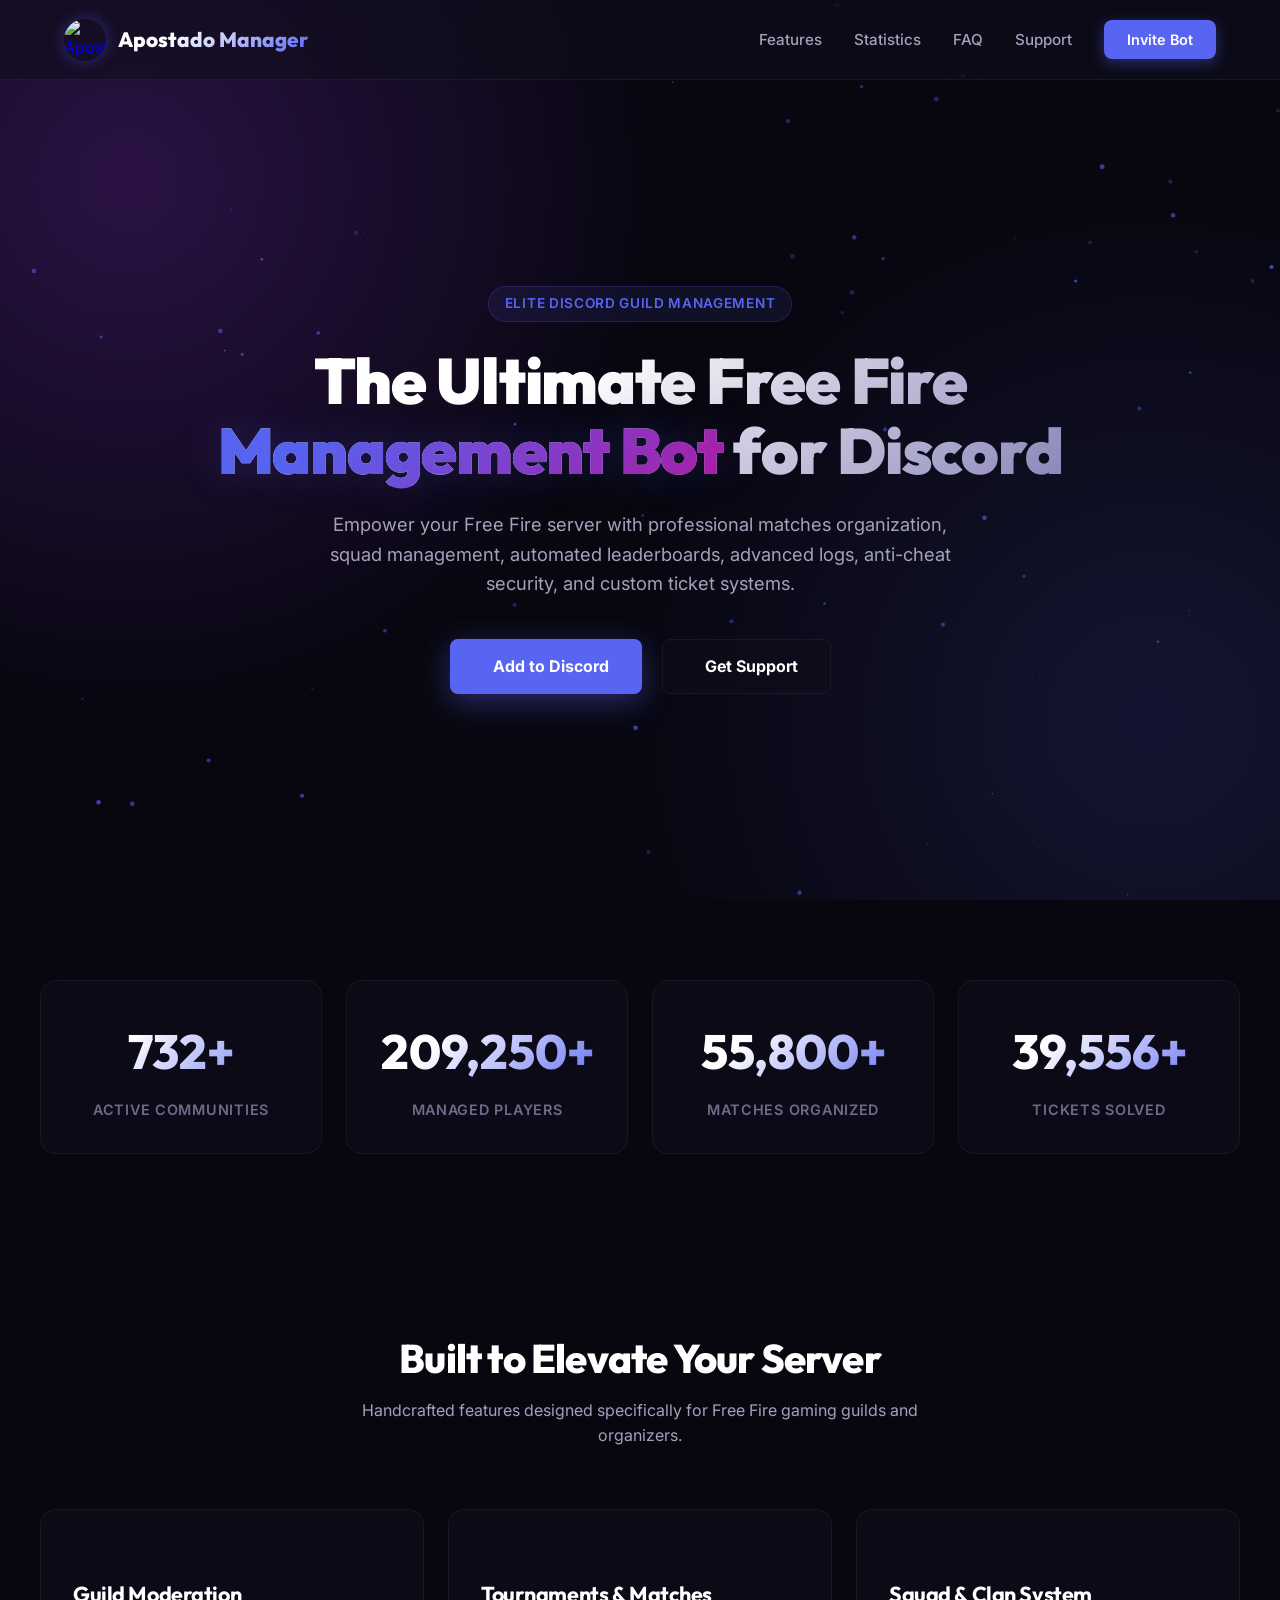
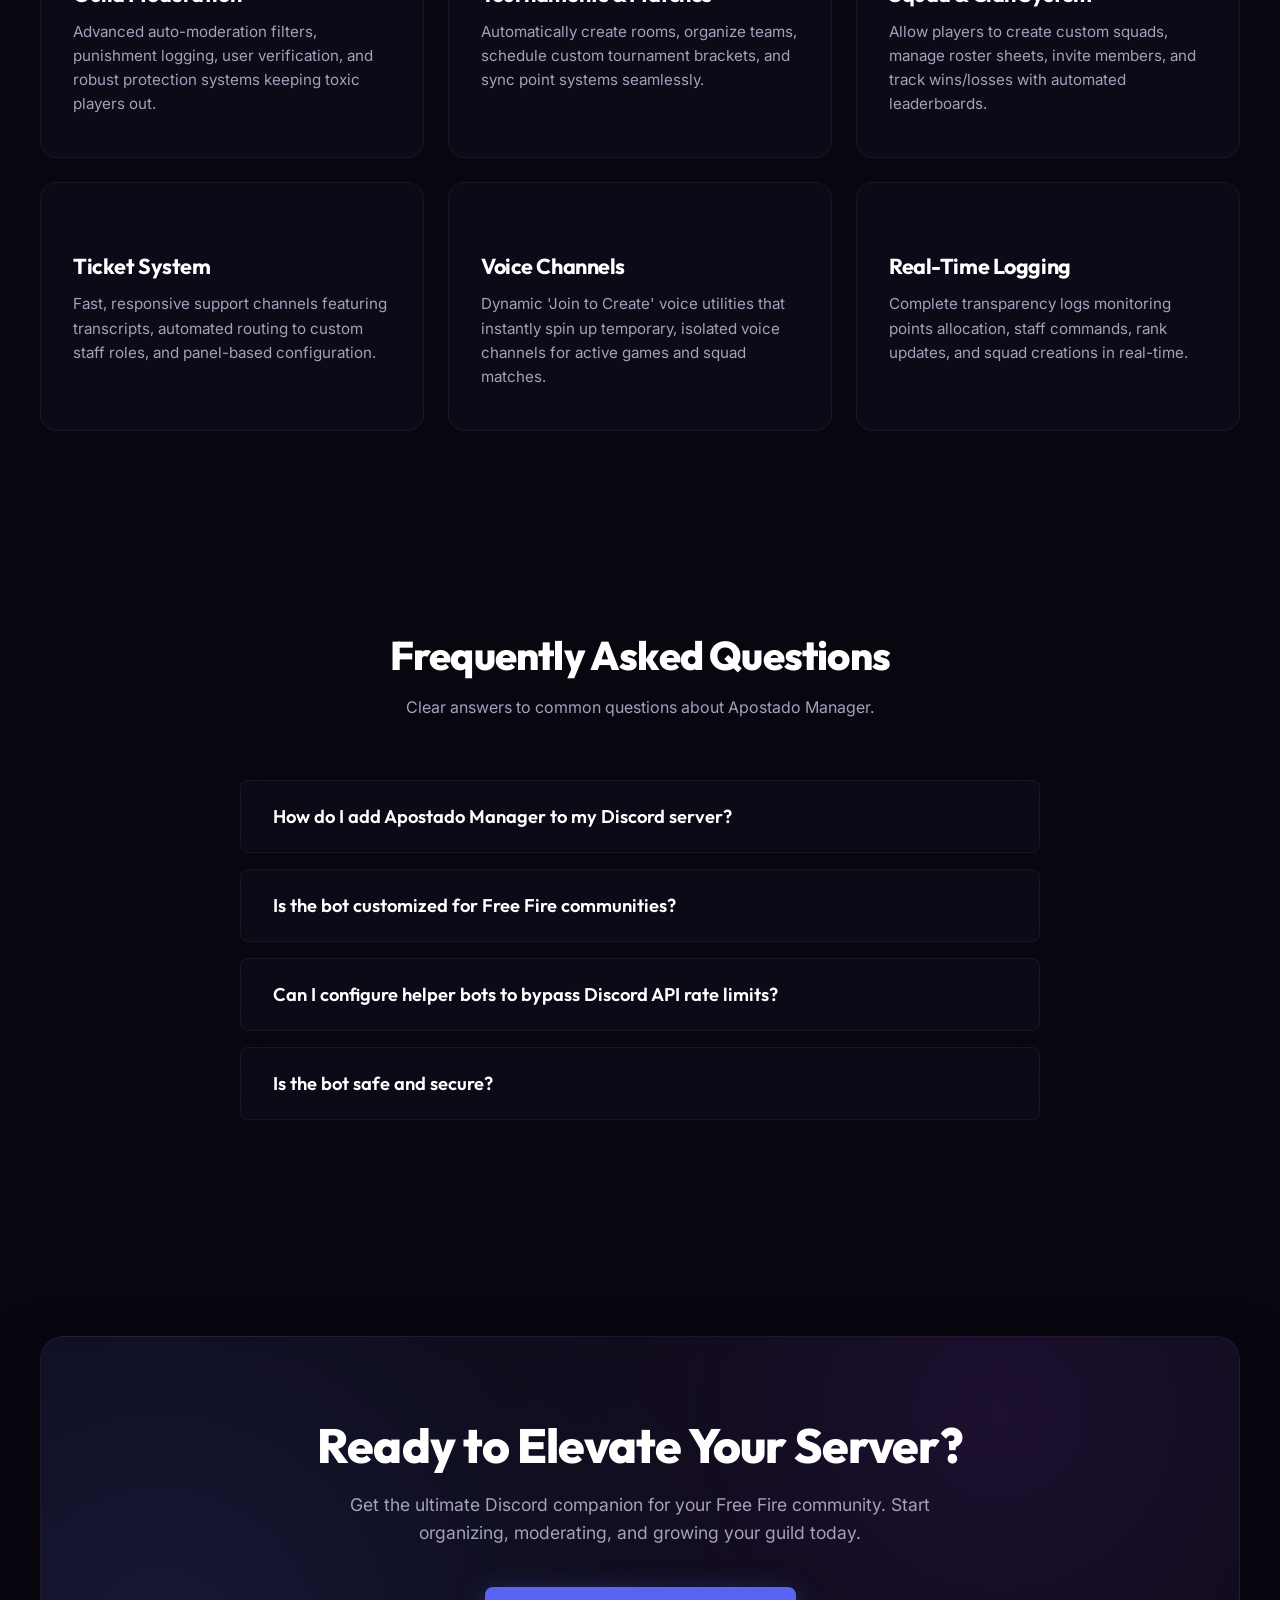
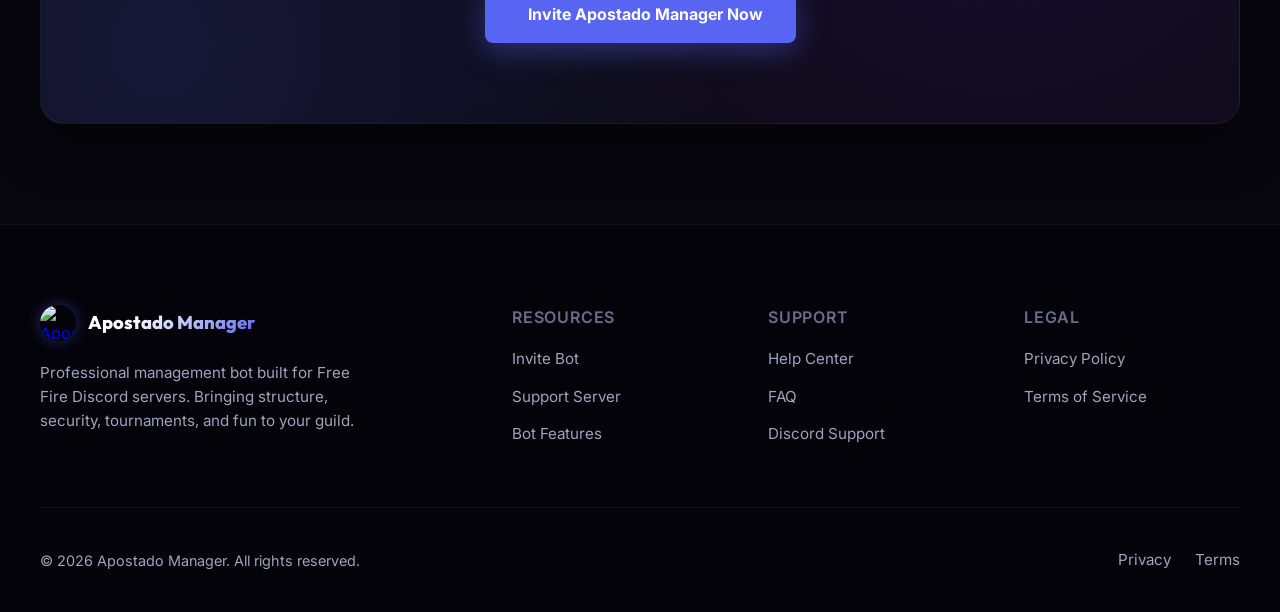
==== index.html @ 5efb7764 "feat: initial commit premium website" ====
<!DOCTYPE html>
<html lang="en">
<head>
    <meta charset="UTF-8">
    <meta name="viewport" content="width=device-width, initial-scale=1.0">
    <meta http-equiv="X-UA-Compatible" content="ie=edge">
    
    <!-- SEO Primary Meta Tags -->
    <title>Apostado Manager | Premium Free Fire Discord Management Bot</title>
    <meta name="title" content="Apostado Manager | Premium Free Fire Discord Management Bot">
    <meta name="description" content="Manage your Free Fire Discord community with Apostado Manager. Automate matches, organize tournaments, coordinate squads, secure tickets, log stats, and manage staff seamlessly.">
    <meta name="keywords" content="discord bot, free fire, tournament manager, squad management, ticket system, discord logger, discord security, moderation bot, apostado manager">
    <meta name="author" content="Apostado Manager Team">
    
    <!-- OpenGraph (Facebook / Meta) -->
    <meta property="og:type" content="website">
    <meta property="og:url" content="https://discord.gg/apos">
    <meta property="og:title" content="Apostado Manager | Premium Free Fire Discord Management Bot">
    <meta property="og:description" content="Streamline Free Fire tournaments, matches, moderation, squads, tickets, and staff automation in your Discord server.">
    <meta property="og:image" content="https://cdn.discordapp.com/icons/1376614588342341742/105e4bea65c423f10382c62469b911d5.png?size=256">

    <!-- Twitter -->
    <meta property="twitter:card" content="summary_large_image">
    <meta property="twitter:url" content="https://discord.gg/apos">
    <meta property="twitter:title" content="Apostado Manager | Premium Free Fire Discord Management Bot">
    <meta property="twitter:description" content="Streamline Free Fire tournaments, matches, moderation, squads, tickets, and staff automation in your Discord server.">
    <meta property="twitter:image" content="https://cdn.discordapp.com/icons/1376614588342341742/105e4bea65c423f10382c62469b911d5.png?size=256">

    <!-- Theme & Icons -->
    <link rel="manifest" href="manifest.json">
    <meta name="theme-color" content="#080710">
    <meta name="msapplication-config" content="browserconfig.xml">
    <link rel="icon" type="image/png" sizes="256x256" href="https://cdn.discordapp.com/icons/1376614588342341742/105e4bea65c423f10382c62469b911d5.png?size=256">
    <link rel="apple-touch-icon" href="https://cdn.discordapp.com/icons/1376614588342341742/105e4bea65c423f10382c62469b911d5.png?size=256">

    <!-- Stylesheets -->
    <link rel="stylesheet" href="assets/css/style.css">
    
    <!-- Icons (Lucide) -->
    <script src="https://unpkg.com/lucide@latest"></script>
</head>
<body>
    <!-- Preloader Screen -->
    <div id="preloader" role="status" aria-label="Loading page">
        <div class="spinner"></div>
    </div>

    <!-- Scroll Progress Bar -->
    <div class="scroll-progress-bar" id="progress-bar"></div>

    <!-- Ambient Gradient Glow Overlays -->
    <div class="ambient-glow"></div>
    <canvas id="bg-canvas"></canvas>

    <!-- Navigation Header -->
    <header>
        <div class="nav-container">
            <a href="index.html" class="logo-wrapper" id="nav-logo-link">
                <img src="https://cdn.discordapp.com/icons/1376614588342341742/105e4bea65c423f10382c62469b911d5.png?size=256" alt="Apostado Manager Logo" class="logo-img">
                <span class="logo-text">Apostado Manager</span>
            </a>
            
            <nav aria-label="Primary Navigation">
                <ul class="nav-menu">
                    <li><a href="index.html#features" class="nav-link">Features</a></li>
                    <li><a href="index.html#stats" class="nav-link">Statistics</a></li>
                    <li><a href="index.html#faq" class="nav-link">FAQ</a></li>
                    <li><a href="pages/support.html" class="nav-link">Support</a></li>
                    <li><a href="https://discord.gg/apos" target="_blank" class="nav-btn btn-ripple" id="nav-discord-invite">Invite Bot</a></li>
                </ul>
            </nav>
            
            <button class="hamburger" id="nav-toggle" aria-label="Toggle Navigation Menu" aria-expanded="false">
                <span></span>
                <span></span>
                <span></span>
            </button>
        </div>
    </header>

    <!-- Main Content -->
    <main>
        <!-- Hero Section -->
        <section class="hero" id="hero">
            <span class="hero-tagline">Elite Discord Guild Management</span>
            <h1 class="hero-title">The Ultimate Free Fire <span>Management Bot</span> for Discord</h1>
            <p class="hero-desc">Empower your Free Fire server with professional matches organization, squad management, automated leaderboards, advanced logs, anti-cheat security, and custom ticket systems.</p>
            <div class="hero-cta">
                <a href="https://discord.gg/apos" target="_blank" class="btn-premium btn-primary btn-ripple" id="hero-btn-add">
                    <i data-lucide="plus-circle"></i> Add to Discord
                </a>
                <a href="pages/support.html" class="btn-premium btn-secondary btn-ripple" id="hero-btn-support">
                    <i data-lucide="help-circle"></i> Get Support
                </a>
            </div>
        </section>

        <!-- Stats Section -->
        <section class="stats reveal" id="stats">
            <div class="stats-grid">
                <div class="stat-card" id="stat-servers">
                    <div class="stat-number" data-target="1500" data-suffix="+">0</div>
                    <div class="stat-label">Active Communities</div>
                </div>
                <div class="stat-card" id="stat-users">
                    <div class="stat-number" data-target="450000" data-suffix="+">0</div>
                    <div class="stat-label">Managed Players</div>
                </div>
                <div class="stat-card" id="stat-matches">
                    <div class="stat-number" data-target="120000" data-suffix="+">0</div>
                    <div class="stat-label">Matches Organized</div>
                </div>
                <div class="stat-card" id="stat-tickets">
                    <div class="stat-number" data-target="85000" data-suffix="+">0</div>
                    <div class="stat-label">Tickets Solved</div>
                </div>
            </div>
        </section>

        <!-- Features Section -->
        <section class="features" id="features">
            <div class="section-header reveal">
                <h2 class="section-title">Built to Elevate Your Server</h2>
                <p class="section-desc">Handcrafted features designed specifically for Free Fire gaming guilds and organizers.</p>
            </div>
            
            <div class="features-grid">
                <!-- Moderation -->
                <div class="feature-card reveal" id="feature-moderation">
                    <div class="feature-icon"><i data-lucide="shield-check"></i></div>
                    <h3 class="feature-card-title">Guild Moderation</h3>
                    <p class="feature-card-desc">Advanced auto-moderation filters, punishment logging, user verification, and robust protection systems keeping toxic players out.</p>
                </div>
                
                <!-- Tournaments -->
                <div class="feature-card reveal" id="feature-tournaments">
                    <div class="feature-icon"><i data-lucide="trophy"></i></div>
                    <h3 class="feature-card-title">Tournaments & Matches</h3>
                    <p class="feature-card-desc">Automatically create rooms, organize teams, schedule custom tournament brackets, and sync point systems seamlessly.</p>
                </div>
                
                <!-- Squads -->
                <div class="feature-card reveal" id="feature-squads">
                    <div class="feature-icon"><i data-lucide="users"></i></div>
                    <h3 class="feature-card-title">Squad & Clan System</h3>
                    <p class="feature-card-desc">Allow players to create custom squads, manage roster sheets, invite members, and track wins/losses with automated leaderboards.</p>
                </div>
                
                <!-- Tickets -->
                <div class="feature-card reveal" id="feature-tickets">
                    <div class="feature-icon"><i data-lucide="mail"></i></div>
                    <h3 class="feature-card-title">Ticket System</h3>
                    <p class="feature-card-desc">Fast, responsive support channels featuring transcripts, automated routing to custom staff roles, and panel-based configuration.</p>
                </div>
                
                <!-- Audio Utilities -->
                <div class="feature-card reveal" id="feature-voice">
                    <div class="feature-icon"><i data-lucide="mic"></i></div>
                    <h3 class="feature-card-title">Voice Channels</h3>
                    <p class="feature-card-desc">Dynamic 'Join to Create' voice utilities that instantly spin up temporary, isolated voice channels for active games and squad matches.</p>
                </div>
                
                <!-- Advanced Logging -->
                <div class="feature-card reveal" id="feature-logs">
                    <div class="feature-icon"><i data-lucide="database"></i></div>
                    <h3 class="feature-card-title">Real-Time Logging</h3>
                    <p class="feature-card-desc">Complete transparency logs monitoring points allocation, staff commands, rank updates, and squad creations in real-time.</p>
                </div>
            </div>
        </section>

        <!-- FAQ Section -->
        <section class="faq" id="faq">
            <div class="section-header reveal">
                <h2 class="section-title">Frequently Asked Questions</h2>
                <p class="section-desc">Clear answers to common questions about Apostado Manager.</p>
            </div>
            
            <div class="faq-container reveal">
                <div class="faq-item" id="faq-q1">
                    <button class="faq-question">
                        <span>How do I add Apostado Manager to my Discord server?</span>
                        <i data-lucide="plus" class="faq-icon"></i>
                    </button>
                    <div class="faq-answer">
                        <p>Simply click the "Invite Bot" or "Add to Discord" buttons on our website. You will be redirected to Discord's official OAuth2 authorization portal. Grant the necessary permissions, select your target guild, and you are ready to configure.</p>
                    </div>
                </div>

                <div class="faq-item" id="faq-q2">
                    <button class="faq-question">
                        <span>Is the bot customized for Free Fire communities?</span>
                        <i data-lucide="plus" class="faq-icon"></i>
                    </button>
                    <div class="faq-answer">
                        <p>Yes, absolutely. Apostado Manager is uniquely crafted for Free Fire servers. It handles custom squad dynamics (1v1, 3v3, 4v4, 5v5), tournaments setups, customized rank prefixes, and points leaderboards matching Free Fire tournament formats.</p>
                    </div>
                </div>

                <div class="faq-item" id="faq-q3">
                    <button class="faq-question">
                        <span>Can I configure helper bots to bypass Discord API rate limits?</span>
                        <i data-lucide="plus" class="faq-icon"></i>
                    </button>
                    <div class="faq-answer">
                        <p>Yes. Our bot supports up to 5 helper bots via custom helper tokens. When points change and nicknames must be updated for large groups of players simultaneously, nickname updates are split across your active helper bots, keeping operations smooth and delay-free.</p>
                    </div>
                </div>

                <div class="faq-item" id="faq-q4">
                    <button class="faq-question">
                        <span>Is the bot safe and secure?</span>
                        <i data-lucide="plus" class="faq-icon"></i>
                    </button>
                    <div class="faq-answer">
                        <p>Yes. Apostado Manager uses state-of-the-art security checks. Command permissions are granularly controlled by your server administrators, and all sensitive actions (points changes, blacklists, match cancellation) are strictly authenticated and logged.</p>
                    </div>
                </div>
            </div>
        </section>

        <!-- CTA Section -->
        <section class="cta-section reveal">
            <div class="cta-box">
                <h2 class="cta-title">Ready to Elevate Your Server?</h2>
                <p class="cta-desc">Get the ultimate Discord companion for your Free Fire community. Start organizing, moderating, and growing your guild today.</p>
                <a href="https://discord.gg/apos" target="_blank" class="btn-premium btn-primary btn-ripple" id="cta-btn-invite">
                    <i data-lucide="rocket"></i> Invite Apostado Manager Now
                </a>
            </div>
        </section>
    </main>

    <!-- Footer -->
    <footer>
        <div class="footer-grid">
            <div class="footer-info">
                <a href="index.html" class="footer-info-logo" id="footer-logo-link">
                    <img src="https://cdn.discordapp.com/icons/1376614588342341742/105e4bea65c423f10382c62469b911d5.png?size=256" alt="Apostado Manager Logo" class="logo-img" style="width:36px; height:36px;">
                    <span class="logo-text" style="font-size:1.15rem;">Apostado Manager</span>
                </a>
                <p class="footer-desc">Professional management bot built for Free Fire Discord servers. Bringing structure, security, tournaments, and fun to your guild.</p>
            </div>
            
            <div class="footer-links-column">
                <span class="footer-column-title">Resources</span>
                <ul class="footer-links">
                    <li><a href="https://discord.gg/apos" target="_blank" class="footer-link">Invite Bot</a></li>
                    <li><a href="pages/support.html" class="footer-link">Support Server</a></li>
                    <li><a href="index.html#features" class="footer-link">Bot Features</a></li>
                </ul>
            </div>

            <div class="footer-links-column">
                <span class="footer-column-title">Support</span>
                <ul class="footer-links">
                    <li><a href="pages/support.html" class="footer-link">Help Center</a></li>
                    <li><a href="pages/support.html#faq" class="footer-link">FAQ</a></li>
                    <li><a href="https://discord.gg/apos" target="_blank" class="footer-link">Discord Support</a></li>
                </ul>
            </div>

            <div class="footer-links-column">
                <span class="footer-column-title">Legal</span>
                <ul class="footer-links">
                    <li><a href="pages/privacy.html" class="footer-link">Privacy Policy</a></li>
                    <li><a href="pages/terms.html" class="footer-link">Terms of Service</a></li>
                </ul>
            </div>
        </div>
        
        <div class="footer-bottom">
            <p>&copy; 2026 Apostado Manager. All rights reserved.</p>
            <div class="footer-bottom-links">
                <a href="pages/privacy.html" class="footer-link">Privacy</a>
                <a href="pages/terms.html" class="footer-link">Terms</a>
            </div>
        </div>
    </footer>

    <!-- Back to Top Button -->
    <button id="back-to-top" aria-label="Scroll back to top">
        <i data-lucide="arrow-up"></i>
    </button>

    <!-- Main JS -->
    <script src="assets/js/main.js"></script>
    <script>
        // Initialize Lucide icons
        lucide.createIcons();
    </script>
</body>
</html>
---- assets/css/style.css ----
/*
================================================================================
                         APOSTADO MANAGER WEBSITE - CSS SYSTEM
================================================================================
*/

@import url('https://fonts.googleapis.com/css2?family=Inter:wght@300;400;500;600;700&family=Outfit:wght@400;500;600;700;800;900&display=swap');

:root {
    /* Color Palette */
    --bg-primary: #080710;
    --bg-secondary: #0f0e1c;
    --bg-tertiary: #17152b;
    
    --text-primary: #ffffff;
    --text-secondary: #a3a1bc;
    --text-muted: #6e6b8a;
    
    --accent-color: #5865F2; /* Discord Purple */
    --accent-glow: rgba(88, 101, 242, 0.4);
    --accent-violet: #7b2cbf;
    --accent-violet-glow: rgba(123, 44, 191, 0.3);
    
    --success: #2ec4b6;
    --warning: #ffb703;
    --danger: #e63946;
    
    /* Fonts */
    --font-heading: 'Outfit', sans-serif;
    --font-body: 'Inter', sans-serif;
    
    /* Layout */
    --max-width: 1200px;
    --header-height: 80px;
    --border-radius-sm: 8px;
    --border-radius-md: 16px;
    --border-radius-lg: 24px;
    
    /* Glassmorphism Defaults */
    --glass-bg: rgba(15, 14, 28, 0.6);
    --glass-border: rgba(255, 255, 255, 0.05);
    
    /* Animations */
    --transition-smooth: all 0.3s cubic-bezier(0.4, 0, 0.2, 1);
}

/* Reset & Base Styles */
* {
    margin: 0;
    padding: 0;
    box-sizing: border-box;
}

html {
    scroll-behavior: smooth;
    background-color: var(--bg-primary);
    color: var(--text-primary);
    font-family: var(--font-body);
    font-size: 16px;
    line-height: 1.6;
    -webkit-font-smoothing: antialiased;
    scrollbar-width: thin;
    scrollbar-color: var(--accent-color) var(--bg-primary);
}

body {
    overflow-x: hidden;
    position: relative;
}

/* Custom Scrollbar */
::-webkit-scrollbar {
    width: 8px;
}

::-webkit-scrollbar-track {
    background: var(--bg-primary);
}

::-webkit-scrollbar-thumb {
    background: var(--accent-color);
    border-radius: 4px;
}

::-webkit-scrollbar-thumb:hover {
    background: var(--accent-violet);
}

/* Background Particle Overlay Canvas */
#bg-canvas {
    position: fixed;
    top: 0;
    left: 0;
    width: 100%;
    height: 100%;
    z-index: -2;
    pointer-events: none;
}

.ambient-glow {
    position: fixed;
    top: 0;
    left: 0;
    width: 100%;
    height: 100%;
    z-index: -3;
    pointer-events: none;
    background: radial-gradient(circle at 10% 20%, var(--accent-violet-glow) 0%, transparent 40%),
                radial-gradient(circle at 90% 80%, rgba(88, 101, 242, 0.15) 0%, transparent 40%);
}

/* Preloader/Loading Screen */
#preloader {
    position: fixed;
    top: 0;
    left: 0;
    width: 100%;
    height: 100vh;
    background: var(--bg-primary);
    z-index: 9999;
    display: flex;
    justify-content: center;
    align-items: center;
    transition: opacity 0.5s ease, visibility 0.5s ease;
}

.spinner {
    width: 60px;
    height: 60px;
    border: 4px solid var(--glass-border);
    border-top: 4px solid var(--accent-color);
    border-radius: 50%;
    animation: spin 1s linear infinite;
}

@keyframes spin {
    0% { transform: rotate(0deg); }
    100% { transform: rotate(360deg); }
}

/* Typography Utilities */
h1, h2, h3, h4, h5, h6 {
    font-family: var(--font-heading);
    font-weight: 700;
    letter-spacing: -0.02em;
    line-height: 1.2;
}

h1 { font-size: 3.5rem; }
h2 { font-size: 2.5rem; }
h3 { font-size: 1.8rem; }
p { color: var(--text-secondary); }

/* Navigation Bar */
header {
    position: fixed;
    top: 0;
    left: 0;
    width: 100%;
    height: var(--header-height);
    background: var(--glass-bg);
    backdrop-filter: blur(12px);
    -webkit-backdrop-filter: blur(12px);
    border-bottom: 1px solid var(--glass-border);
    z-index: 1000;
    transition: var(--transition-smooth);
}

header.scrolled {
    height: 70px;
    background: rgba(8, 7, 16, 0.95);
    box-shadow: 0 10px 30px rgba(0, 0, 0, 0.5);
}

.nav-container {
    max-width: var(--max-width);
    height: 100%;
    margin: 0 auto;
    padding: 0 24px;
    display: flex;
    justify-content: space-between;
    align-items: center;
}

.logo-wrapper {
    display: flex;
    align-items: center;
    gap: 12px;
    text-decoration: none;
}

.logo-img {
    width: 42px;
    height: 42px;
    border-radius: 50%;
    box-shadow: 0 0 15px var(--accent-glow);
}

.logo-text {
    font-family: var(--font-heading);
    font-size: 1.3rem;
    font-weight: 800;
    color: var(--text-primary);
    background: linear-gradient(135deg, var(--text-primary) 30%, var(--accent-color) 100%);
    -webkit-background-clip: text;
    -webkit-text-fill-color: transparent;
}

.nav-menu {
    display: flex;
    align-items: center;
    gap: 32px;
    list-style: none;
}

.nav-link {
    text-decoration: none;
    font-weight: 500;
    color: var(--text-secondary);
    font-size: 0.95rem;
    transition: var(--transition-smooth);
    position: relative;
    padding: 4px 0;
}

.nav-link:hover {
    color: var(--text-primary);
}

.nav-link::after {
    content: '';
    position: absolute;
    bottom: 0;
    left: 0;
    width: 0;
    height: 2px;
    background: var(--accent-color);
    transition: var(--transition-smooth);
}

.nav-link:hover::after {
    width: 100%;
}

.nav-btn {
    text-decoration: none;
    background: var(--accent-color);
    color: var(--text-primary);
    padding: 10px 22px;
    border-radius: var(--border-radius-sm);
    font-weight: 600;
    font-size: 0.9rem;
    box-shadow: 0 4px 15px rgba(88, 101, 242, 0.4);
    transition: var(--transition-smooth);
    border: 1px solid transparent;
}

.nav-btn:hover {
    background: var(--accent-violet);
    box-shadow: 0 4px 20px rgba(123, 44, 191, 0.6);
    transform: translateY(-2px);
}

/* Hamburger menu button */
.hamburger {
    display: none;
    flex-direction: column;
    gap: 6px;
    background: none;
    border: none;
    cursor: pointer;
}

.hamburger span {
    display: block;
    width: 25px;
    height: 2px;
    background: var(--text-primary);
    border-radius: 2px;
    transition: var(--transition-smooth);
}

/* Hero Section */
.hero {
    position: relative;
    padding: 180px 24px 100px 24px;
    display: flex;
    flex-direction: column;
    align-items: center;
    justify-content: center;
    text-align: center;
    min-height: 100vh;
}

.hero-tagline {
    background: rgba(88, 101, 242, 0.1);
    color: var(--accent-color);
    padding: 6px 16px;
    border-radius: 50px;
    font-size: 0.85rem;
    font-weight: 600;
    border: 1px solid rgba(88, 101, 242, 0.2);
    margin-bottom: 24px;
    text-transform: uppercase;
    letter-spacing: 0.05em;
    animation: fadeInUp 0.8s ease;
}

.hero-title {
    max-width: 900px;
    font-size: 4rem;
    font-weight: 900;
    background: linear-gradient(135deg, var(--text-primary) 40%, #8580b5 100%);
    -webkit-background-clip: text;
    -webkit-text-fill-color: transparent;
    margin-bottom: 24px;
    line-height: 1.1;
    animation: fadeInUp 1s ease;
}

.hero-title span {
    background: linear-gradient(135deg, var(--accent-color) 20%, #b5179e 100%);
    -webkit-background-clip: text;
    -webkit-text-fill-color: transparent;
    text-shadow: 0 0 40px rgba(88, 101, 242, 0.25);
}

.hero-desc {
    max-width: 650px;
    font-size: 1.15rem;
    margin-bottom: 40px;
    color: var(--text-secondary);
    animation: fadeInUp 1.2s ease;
}

.hero-cta {
    display: flex;
    gap: 20px;
    animation: fadeInUp 1.4s ease;
}

/* Button & Ripple System */
.btn-ripple {
    position: relative;
    overflow: hidden;
    cursor: pointer;
}

.btn-premium {
    display: inline-flex;
    align-items: center;
    justify-content: center;
    gap: 10px;
    padding: 14px 32px;
    border-radius: var(--border-radius-sm);
    font-size: 1rem;
    font-weight: 700;
    text-decoration: none;
    transition: var(--transition-smooth);
    border: 1px solid transparent;
}

.btn-primary {
    background: var(--accent-color);
    color: var(--text-primary);
    box-shadow: 0 8px 30px var(--accent-glow);
}

.btn-primary:hover {
    background: var(--accent-violet);
    box-shadow: 0 8px 30px var(--accent-violet-glow);
    transform: translateY(-2px);
}

.btn-secondary {
    background: var(--glass-bg);
    color: var(--text-primary);
    border: 1px solid var(--glass-border);
    backdrop-filter: blur(10px);
}

.btn-secondary:hover {
    background: rgba(255, 255, 255, 0.05);
    border-color: rgba(255, 255, 255, 0.15);
    transform: translateY(-2px);
}

/* Ripple Element Styling */
.ripple {
    position: absolute;
    background: rgba(255, 255, 255, 0.3);
    border-radius: 50%;
    transform: scale(0);
    animation: ripple-animation 0.6s linear;
    pointer-events: none;
}

@keyframes ripple-animation {
    to {
        transform: scale(4);
        opacity: 0;
    }
}

/* Scroll Progress Bar */
.scroll-progress-bar {
    position: fixed;
    top: 0;
    left: 0;
    height: 3px;
    background: linear-gradient(to right, var(--accent-color), var(--accent-violet));
    width: 0%;
    z-index: 1100;
}

/* Scroll Animations Overlay classes */
.reveal {
    opacity: 0;
    transform: translateY(40px);
    transition: opacity 0.8s ease, transform 0.8s cubic-bezier(0.2, 0.8, 0.2, 1);
}

.reveal.active {
    opacity: 1;
    transform: translateY(0);
}

/* Stats Section */
.stats {
    padding: 80px 24px;
    position: relative;
}

.stats-grid {
    max-width: var(--max-width);
    margin: 0 auto;
    display: grid;
    grid-template-columns: repeat(4, 1fr);
    gap: 24px;
}

.stat-card {
    background: var(--glass-bg);
    border: 1px solid var(--glass-border);
    border-radius: var(--border-radius-md);
    padding: 32px 24px;
    text-align: center;
    backdrop-filter: blur(12px);
    transition: var(--transition-smooth);
}

.stat-card:hover {
    transform: translateY(-5px);
    border-color: rgba(255, 255, 255, 0.1);
}

.stat-number {
    font-size: 3rem;
    font-weight: 800;
    color: var(--text-primary);
    font-family: var(--font-heading);
    margin-bottom: 8px;
    background: linear-gradient(135deg, var(--text-primary) 30%, var(--accent-color) 100%);
    -webkit-background-clip: text;
    -webkit-text-fill-color: transparent;
}

.stat-label {
    font-size: 0.9rem;
    text-transform: uppercase;
    letter-spacing: 0.05em;
    color: var(--text-muted);
    font-weight: 600;
}

/* Features Grid */
.features {
    padding: 100px 24px;
    position: relative;
}

.section-header {
    text-align: center;
    margin-bottom: 60px;
    padding: 0 24px;
}

.section-title {
    font-size: 2.5rem;
    margin-bottom: 16px;
    font-weight: 800;
}

.section-desc {
    max-width: 600px;
    margin: 0 auto;
    color: var(--text-secondary);
}

.features-grid {
    max-width: var(--max-width);
    margin: 0 auto;
    display: grid;
    grid-template-columns: repeat(3, 1fr);
    gap: 24px;
}

.feature-card {
    background: var(--glass-bg);
    border: 1px solid var(--glass-border);
    border-radius: var(--border-radius-md);
    padding: 40px 32px;
    transition: var(--transition-smooth);
    position: relative;
    backdrop-filter: blur(12px);
    overflow: hidden;
}

.feature-card::before {
    content: '';
    position: absolute;
    top: 0;
    left: 0;
    width: 100%;
    height: 100%;
    background: radial-gradient(800px circle at var(--x, 0px) var(--y, 0px), rgba(88, 101, 242, 0.08), transparent 40%);
    pointer-events: none;
    opacity: 0;
    transition: opacity 0.5s ease;
}

.feature-card:hover::before {
    opacity: 1;
}

.feature-card:hover {
    transform: translateY(-8px);
    border-color: rgba(88, 101, 242, 0.3);
    box-shadow: 0 10px 30px rgba(0, 0, 0, 0.4), 0 0 20px rgba(88, 101, 242, 0.05);
}

.feature-icon {
    font-size: 2.2rem;
    margin-bottom: 24px;
    display: inline-block;
    color: var(--accent-color);
}

.feature-card-title {
    font-size: 1.35rem;
    font-weight: 700;
    margin-bottom: 12px;
}

.feature-card-desc {
    font-size: 0.95rem;
    color: var(--text-secondary);
}

/* FAQ Accordion */
.faq {
    padding: 100px 24px;
    position: relative;
}

.faq-container {
    max-width: 800px;
    margin: 0 auto;
}

.faq-item {
    margin-bottom: 16px;
    background: var(--glass-bg);
    border: 1px solid var(--glass-border);
    border-radius: var(--border-radius-sm);
    overflow: hidden;
    backdrop-filter: blur(12px);
    transition: var(--transition-smooth);
}

.faq-question {
    display: flex;
    justify-content: space-between;
    align-items: center;
    padding: 24px 32px;
    background: none;
    border: none;
    width: 100%;
    text-align: left;
    color: var(--text-primary);
    font-family: var(--font-heading);
    font-size: 1.15rem;
    font-weight: 600;
    cursor: pointer;
    transition: var(--transition-smooth);
}

.faq-question:hover {
    background: rgba(255, 255, 255, 0.02);
}

.faq-icon {
    font-size: 1.2rem;
    transition: transform 0.3s ease;
    color: var(--accent-color);
}

.faq-answer {
    max-height: 0;
    overflow: hidden;
    transition: max-height 0.3s cubic-bezier(0, 1, 0, 1), padding 0.3s ease;
    padding: 0 32px;
}

.faq-answer p {
    font-size: 0.95rem;
    color: var(--text-secondary);
    padding-bottom: 24px;
}

.faq-item.active .faq-icon {
    transform: rotate(45deg);
}

.faq-item.active .faq-answer {
    max-height: 1000px; /* Large fallback */
    transition: max-height 0.5s cubic-bezier(1, 0, 1, 0);
}

/* Call to Action Section */
.cta-section {
    padding: 100px 24px;
    position: relative;
}

.cta-box {
    max-width: var(--max-width);
    margin: 0 auto;
    background: radial-gradient(circle at 80% 20%, rgba(123, 44, 191, 0.15), transparent 50%),
                radial-gradient(circle at 10% 80%, rgba(88, 101, 242, 0.15), transparent 50%),
                var(--glass-bg);
    border: 1px solid var(--glass-border);
    border-radius: var(--border-radius-lg);
    padding: 80px 40px;
    text-align: center;
    backdrop-filter: blur(12px);
    position: relative;
    overflow: hidden;
    box-shadow: 0 20px 50px rgba(0, 0, 0, 0.6);
}

.cta-title {
    font-size: 3rem;
    font-weight: 800;
    margin-bottom: 16px;
}

.cta-desc {
    max-width: 600px;
    margin: 0 auto 40px auto;
    font-size: 1.1rem;
}

/* Footer Panel */
footer {
    background: #04030a;
    border-top: 1px solid var(--glass-border);
    padding: 80px 24px 40px 24px;
    position: relative;
    z-index: 10;
}

.footer-grid {
    max-width: var(--max-width);
    margin: 0 auto 60px auto;
    display: grid;
    grid-template-columns: 2fr 1fr 1fr 1fr;
    gap: 40px;
}

.footer-info {
    display: flex;
    flex-direction: column;
    gap: 20px;
}

.footer-info-logo {
    display: flex;
    align-items: center;
    gap: 12px;
    text-decoration: none;
}

.footer-desc {
    font-size: 0.95rem;
    color: var(--text-secondary);
    max-width: 320px;
}

.footer-links-column {
    display: flex;
    flex-direction: column;
    gap: 16px;
}

.footer-column-title {
    font-size: 1rem;
    font-weight: 600;
    text-transform: uppercase;
    letter-spacing: 0.05em;
    color: var(--text-muted);
}

.footer-links {
    list-style: none;
    display: flex;
    flex-direction: column;
    gap: 12px;
}

.footer-link {
    text-decoration: none;
    color: var(--text-secondary);
    font-size: 0.95rem;
    transition: var(--transition-smooth);
}

.footer-link:hover {
    color: var(--accent-color);
}

.footer-bottom {
    max-width: var(--max-width);
    margin: 0 auto;
    padding-top: 40px;
    border-top: 1px solid rgba(255, 255, 255, 0.05);
    display: flex;
    justify-content: space-between;
    align-items: center;
    font-size: 0.9rem;
    color: var(--text-muted);
}

.footer-bottom-links {
    display: flex;
    gap: 24px;
}

/* Back to Top Button */
#back-to-top {
    position: fixed;
    bottom: 30px;
    right: 30px;
    width: 48px;
    height: 48px;
    background: var(--accent-color);
    border: none;
    border-radius: 50%;
    color: var(--text-primary);
    cursor: pointer;
    display: flex;
    justify-content: center;
    align-items: center;
    z-index: 999;
    box-shadow: 0 4px 15px var(--accent-glow);
    opacity: 0;
    visibility: hidden;
    transition: var(--transition-smooth);
}

#back-to-top.visible {
    opacity: 1;
    visibility: visible;
}

#back-to-top:hover {
    background: var(--accent-violet);
    transform: translateY(-3px);
}

/* Legal Pages Styling & Markdown-like layout */
.legal-page {
    padding: 180px 24px 100px 24px;
    max-width: 900px;
    margin: 0 auto;
}

.legal-title {
    font-size: 3rem;
    margin-bottom: 12px;
    font-weight: 800;
}

.legal-meta {
    font-size: 0.9rem;
    color: var(--text-muted);
    margin-bottom: 40px;
    border-bottom: 1px solid var(--glass-border);
    padding-bottom: 16px;
}

.legal-content {
    display: flex;
    flex-direction: column;
    gap: 32px;
}

.legal-section-title {
    font-size: 1.5rem;
    margin-bottom: 12px;
    color: var(--text-primary);
    font-weight: 700;
}

.legal-content p {
    font-size: 1rem;
    margin-bottom: 16px;
    color: var(--text-secondary);
}

.legal-content ul {
    margin-left: 24px;
    margin-bottom: 16px;
    color: var(--text-secondary);
    display: flex;
    flex-direction: column;
    gap: 8px;
}

/* Support Page Layout */
.support-hero {
    padding: 160px 24px 60px 24px;
    text-align: center;
    max-width: var(--max-width);
    margin: 0 auto;
}

.support-options {
    max-width: var(--max-width);
    margin: 0 auto;
    display: grid;
    grid-template-columns: repeat(3, 1fr);
    gap: 24px;
    padding: 40px 24px 100px 24px;
}

.support-card {
    background: var(--glass-bg);
    border: 1px solid var(--glass-border);
    border-radius: var(--border-radius-md);
    padding: 48px 32px;
    text-align: center;
    backdrop-filter: blur(12px);
    transition: var(--transition-smooth);
}

.support-card:hover {
    transform: translateY(-8px);
    border-color: var(--accent-glow);
}

.support-icon {
    font-size: 3rem;
    color: var(--accent-color);
    margin-bottom: 24px;
}

.support-card h3 {
    margin-bottom: 12px;
}

.support-card p {
    margin-bottom: 24px;
}

/* 404 Page Styling */
.error-page {
    height: 100vh;
    display: flex;
    flex-direction: column;
    justify-content: center;
    align-items: center;
    text-align: center;
    padding: 0 24px;
}

.error-code {
    font-size: 8rem;
    font-weight: 900;
    background: linear-gradient(135deg, var(--accent-color) 20%, var(--accent-violet) 100%);
    -webkit-background-clip: text;
    -webkit-text-fill-color: transparent;
    line-height: 1;
}

.error-title {
    font-size: 2.2rem;
    margin-bottom: 16px;
}

.error-desc {
    max-width: 480px;
    margin-bottom: 40px;
}

/* Animation Keyframes */
@keyframes fadeInUp {
    from {
        opacity: 0;
        transform: translateY(30px);
    }
    to {
        opacity: 1;
        transform: translateY(0);
    }
}

/* Responsive Breakpoints */
@media (max-width: 1024px) {
    h1 { font-size: 3rem; }
    h2 { font-size: 2.2rem; }
    .hero-title { font-size: 3rem; }
    .stats-grid {
        grid-template-columns: repeat(2, 1fr);
    }
    .features-grid {
        grid-template-columns: repeat(2, 1fr);
    }
    .support-options {
        grid-template-columns: repeat(2, 1fr);
    }
}

@media (max-width: 768px) {
    header {
        height: 70px;
    }
    .hamburger {
        display: flex;
    }
    .nav-menu {
        position: fixed;
        top: 70px;
        left: -100%;
        width: 100%;
        height: calc(100vh - 70px);
        background: var(--bg-primary);
        flex-direction: column;
        justify-content: center;
        gap: 40px;
        transition: var(--transition-smooth);
        z-index: 999;
    }
    .nav-menu.open {
        left: 0;
    }
    .hero {
        padding-top: 140px;
    }
    .hero-title {
        font-size: 2.5rem;
    }
    .stats-grid {
        grid-template-columns: 1fr;
    }
    .features-grid {
        grid-template-columns: 1fr;
    }
    .support-options {
        grid-template-columns: 1fr;
    }
    .footer-grid {
        grid-template-columns: 1fr;
        gap: 32px;
    }
    .footer-bottom {
        flex-direction: column;
        gap: 20px;
        text-align: center;
    }
}
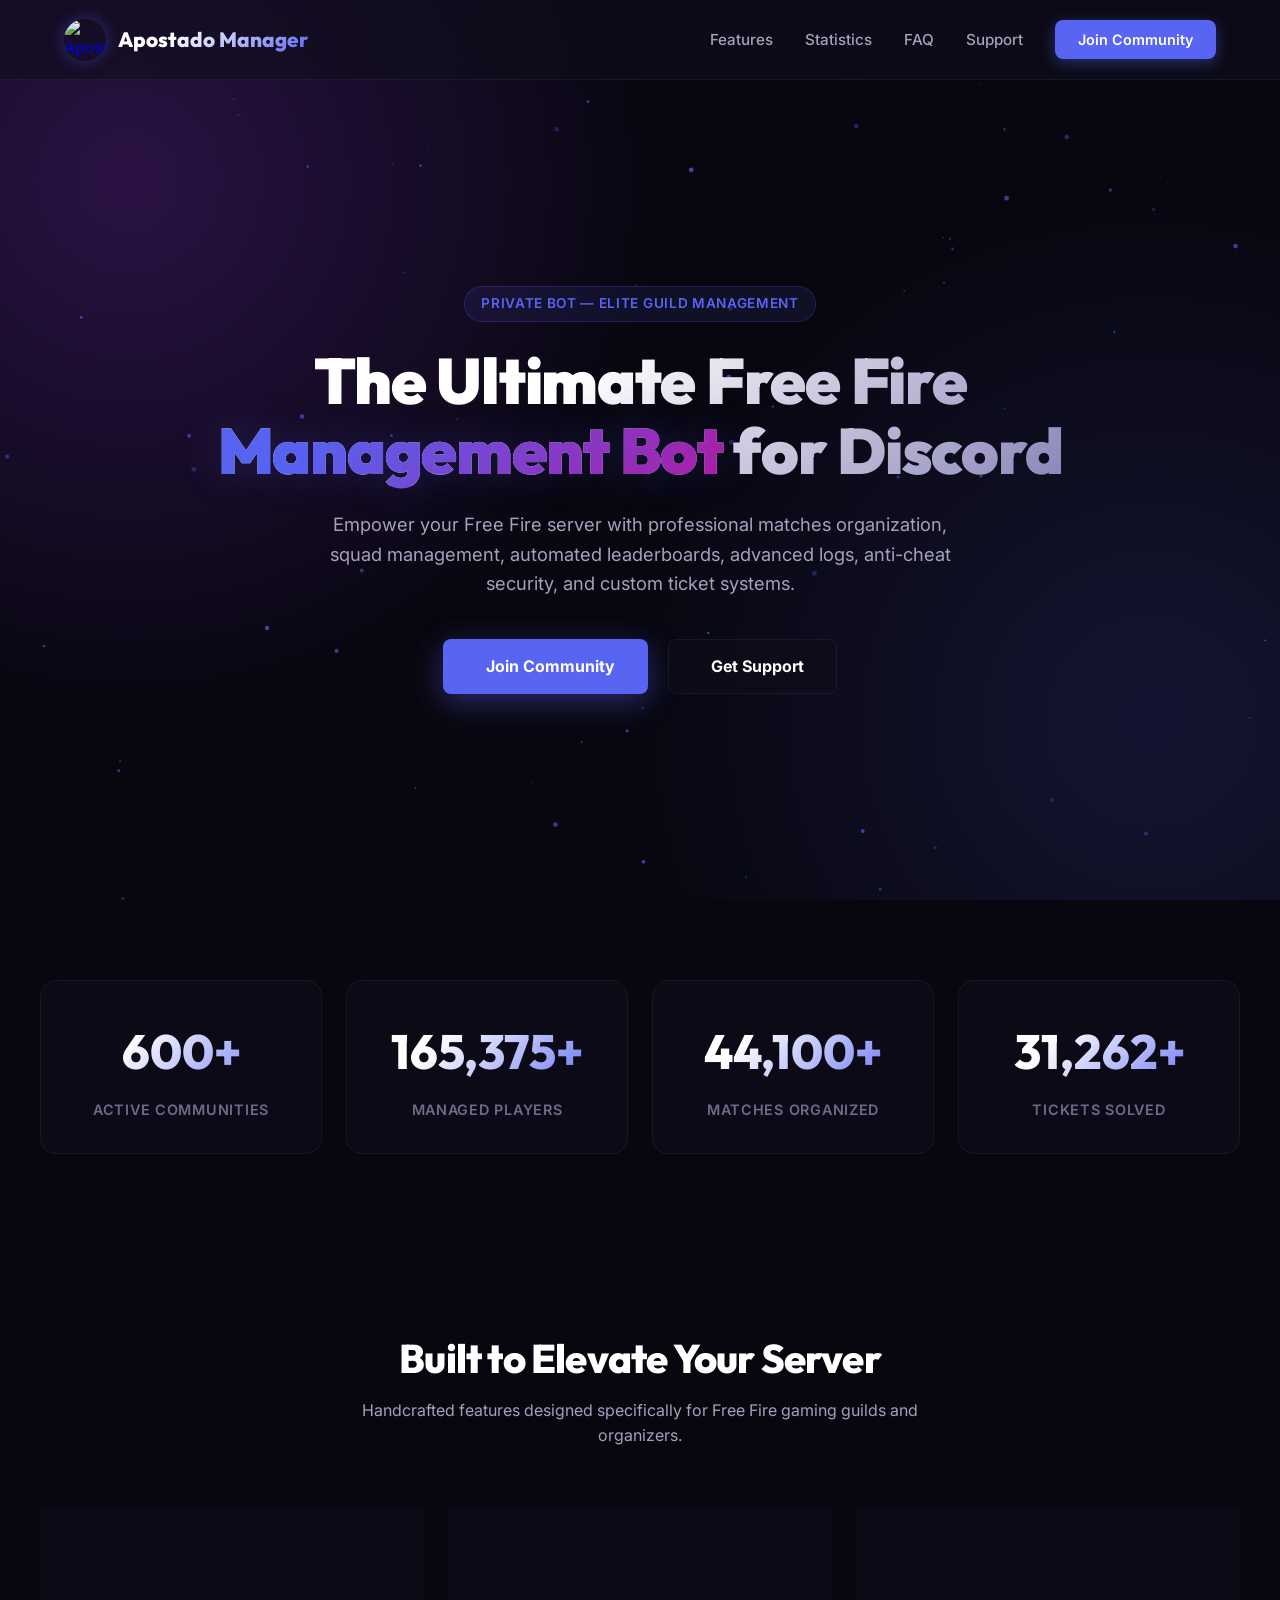
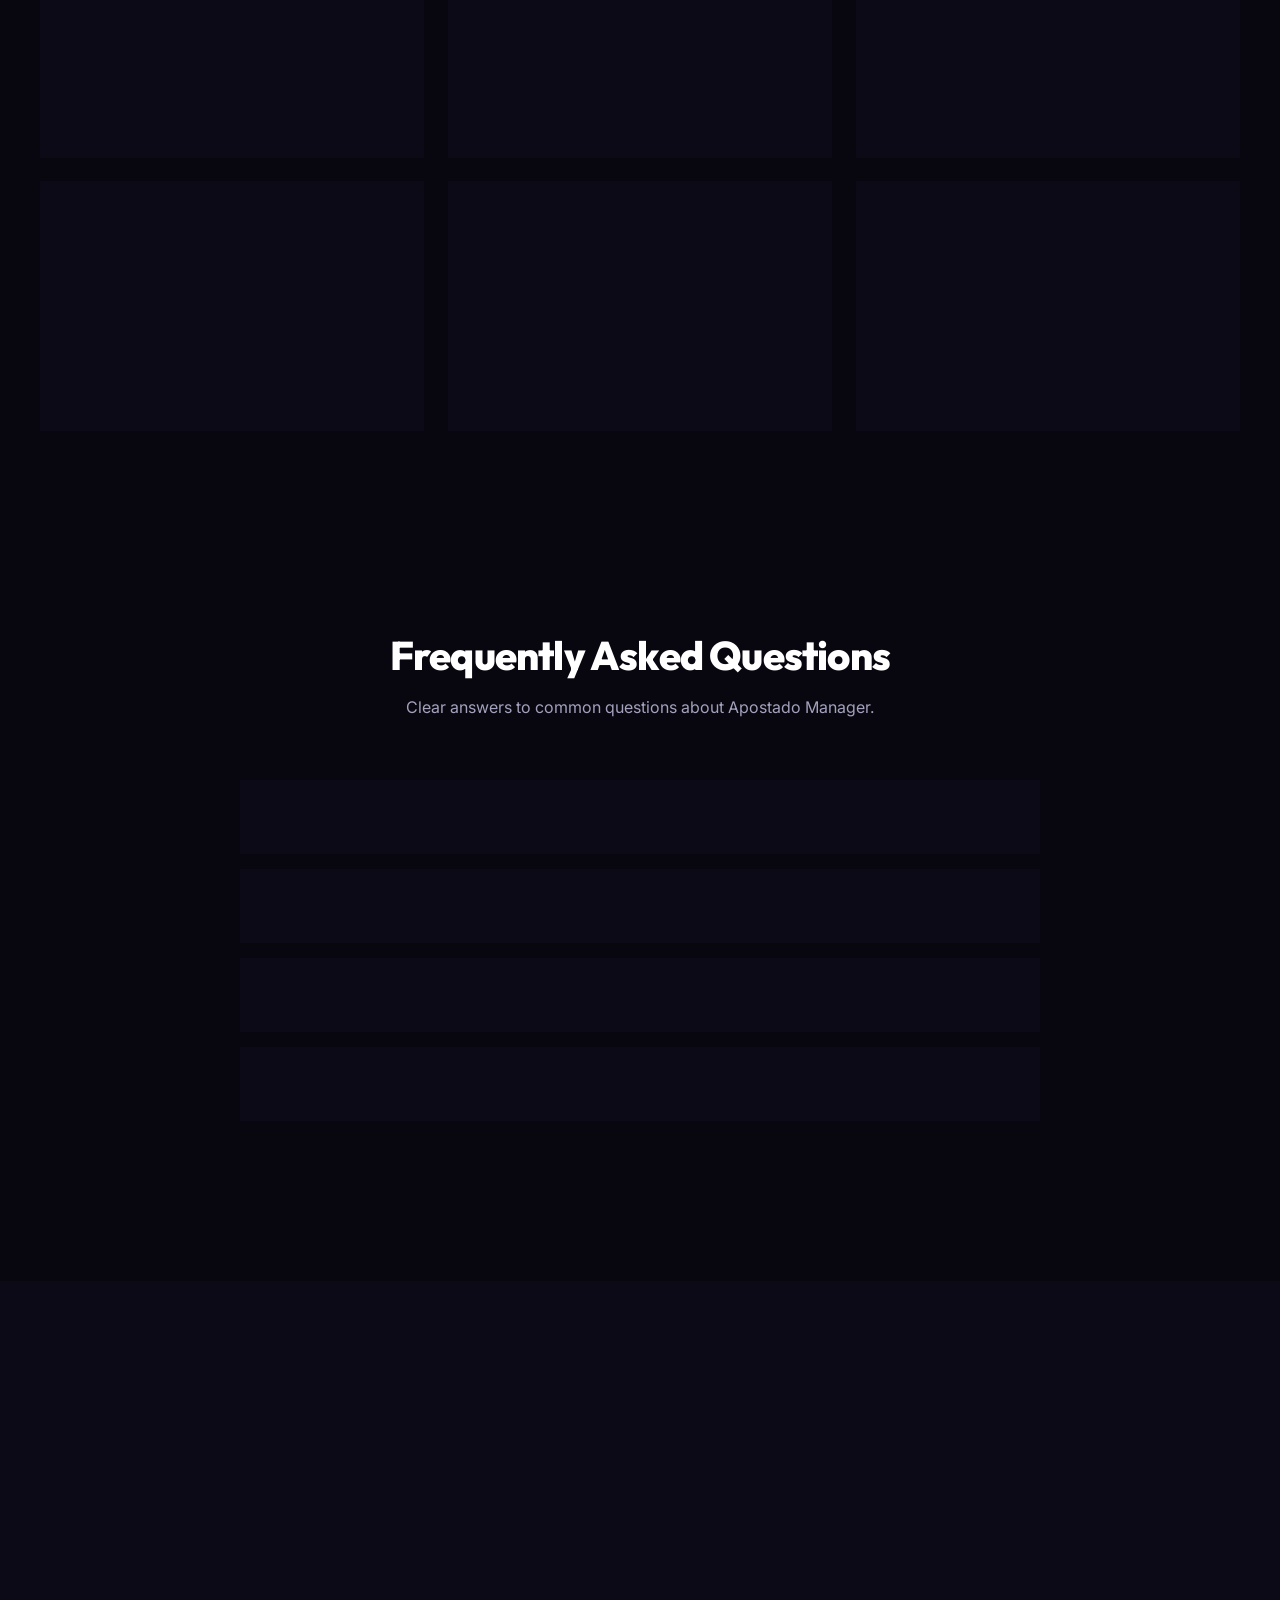
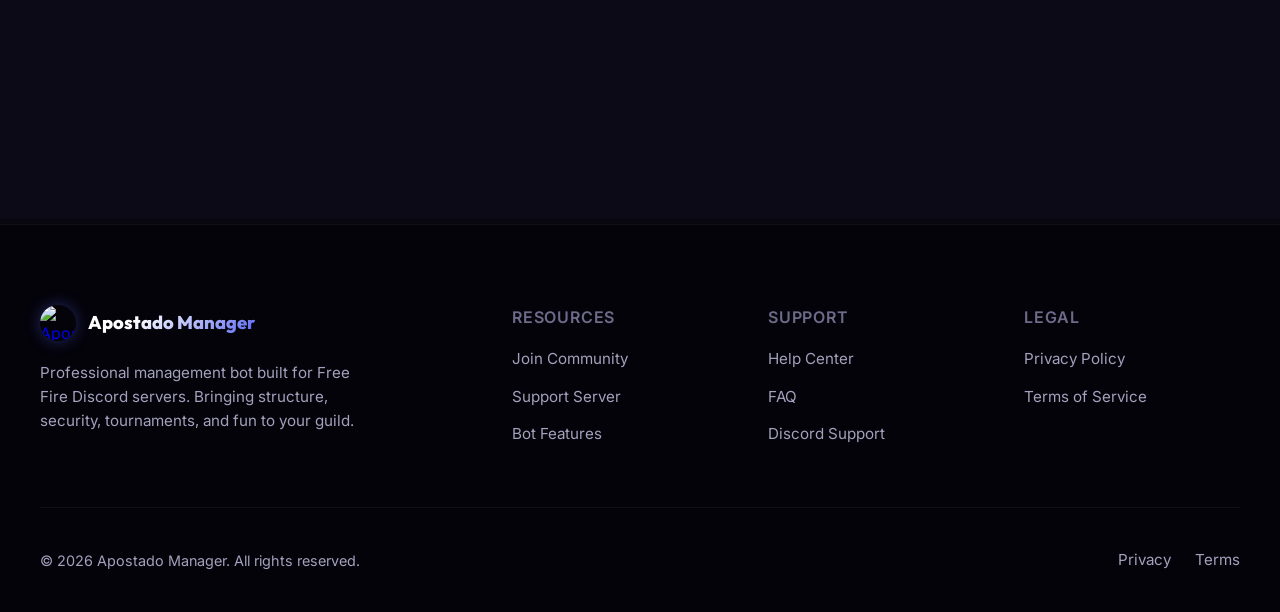
==== commit 69c27da9: "chore: change invite to join community and private bot" ====
--- a/index.html
+++ b/index.html
@@ -66,7 +66,7 @@
                     <li><a href="index.html#stats" class="nav-link">Statistics</a></li>
                     <li><a href="index.html#faq" class="nav-link">FAQ</a></li>
                     <li><a href="pages/support.html" class="nav-link">Support</a></li>
-                    <li><a href="https://discord.gg/apos" target="_blank" class="nav-btn btn-ripple" id="nav-discord-invite">Invite Bot</a></li>
+                    <li><a href="https://discord.gg/apos" target="_blank" class="nav-btn btn-ripple" id="nav-discord-invite">Join Community</a></li>
                 </ul>
             </nav>
             
@@ -82,12 +82,12 @@
     <main>
         <!-- Hero Section -->
         <section class="hero" id="hero">
-            <span class="hero-tagline">Elite Discord Guild Management</span>
+            <span class="hero-tagline">Private Bot — Elite Guild Management</span>
             <h1 class="hero-title">The Ultimate Free Fire <span>Management Bot</span> for Discord</h1>
             <p class="hero-desc">Empower your Free Fire server with professional matches organization, squad management, automated leaderboards, advanced logs, anti-cheat security, and custom ticket systems.</p>
             <div class="hero-cta">
                 <a href="https://discord.gg/apos" target="_blank" class="btn-premium btn-primary btn-ripple" id="hero-btn-add">
-                    <i data-lucide="plus-circle"></i> Add to Discord
+                    <i data-lucide="users"></i> Join Community
                 </a>
                 <a href="pages/support.html" class="btn-premium btn-secondary btn-ripple" id="hero-btn-support">
                     <i data-lucide="help-circle"></i> Get Support
@@ -179,11 +179,11 @@
             <div class="faq-container reveal">
                 <div class="faq-item" id="faq-q1">
                     <button class="faq-question">
-                        <span>How do I add Apostado Manager to my Discord server?</span>
-                        <i data-lucide="plus" class="faq-icon"></i>
-                    </button>
-                    <div class="faq-answer">
-                        <p>Simply click the "Invite Bot" or "Add to Discord" buttons on our website. You will be redirected to Discord's official OAuth2 authorization portal. Grant the necessary permissions, select your target guild, and you are ready to configure.</p>
+                        <span>How do I get access to Apostado Manager for my Discord server?</span>
+                        <i data-lucide="plus" class="faq-icon"></i>
+                    </button>
+                    <div class="faq-answer">
+                        <p>Apostado Manager is a Private Bot. To get access for your Free Fire community, join our official support community and submit an access request. Our team will review your application and whitelist your guild.</p>
                     </div>
                 </div>
 
@@ -225,7 +225,7 @@
                 <h2 class="cta-title">Ready to Elevate Your Server?</h2>
                 <p class="cta-desc">Get the ultimate Discord companion for your Free Fire community. Start organizing, moderating, and growing your guild today.</p>
                 <a href="https://discord.gg/apos" target="_blank" class="btn-premium btn-primary btn-ripple" id="cta-btn-invite">
-                    <i data-lucide="rocket"></i> Invite Apostado Manager Now
+                    <i data-lucide="users"></i> Join Our Community
                 </a>
             </div>
         </section>
@@ -245,7 +245,7 @@
             <div class="footer-links-column">
                 <span class="footer-column-title">Resources</span>
                 <ul class="footer-links">
-                    <li><a href="https://discord.gg/apos" target="_blank" class="footer-link">Invite Bot</a></li>
+                    <li><a href="https://discord.gg/apos" target="_blank" class="footer-link">Join Community</a></li>
                     <li><a href="pages/support.html" class="footer-link">Support Server</a></li>
                     <li><a href="index.html#features" class="footer-link">Bot Features</a></li>
                 </ul>
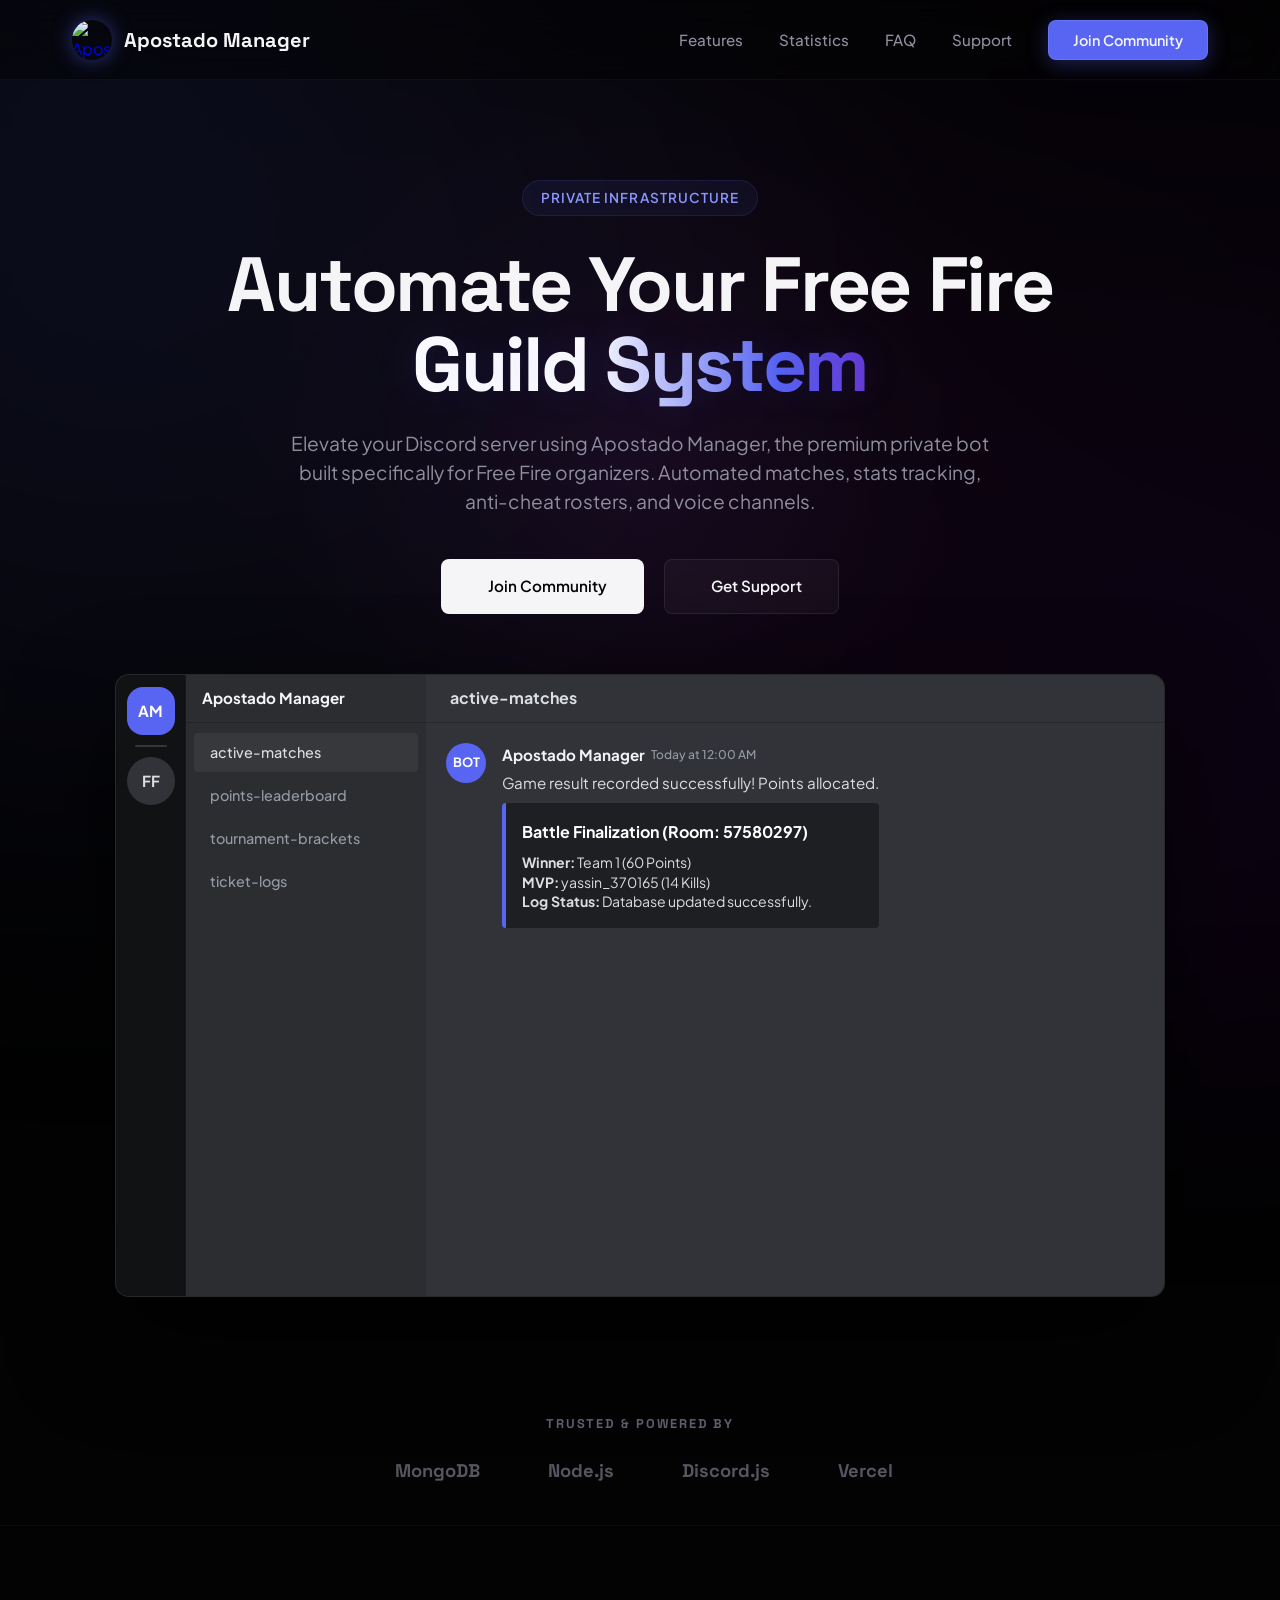
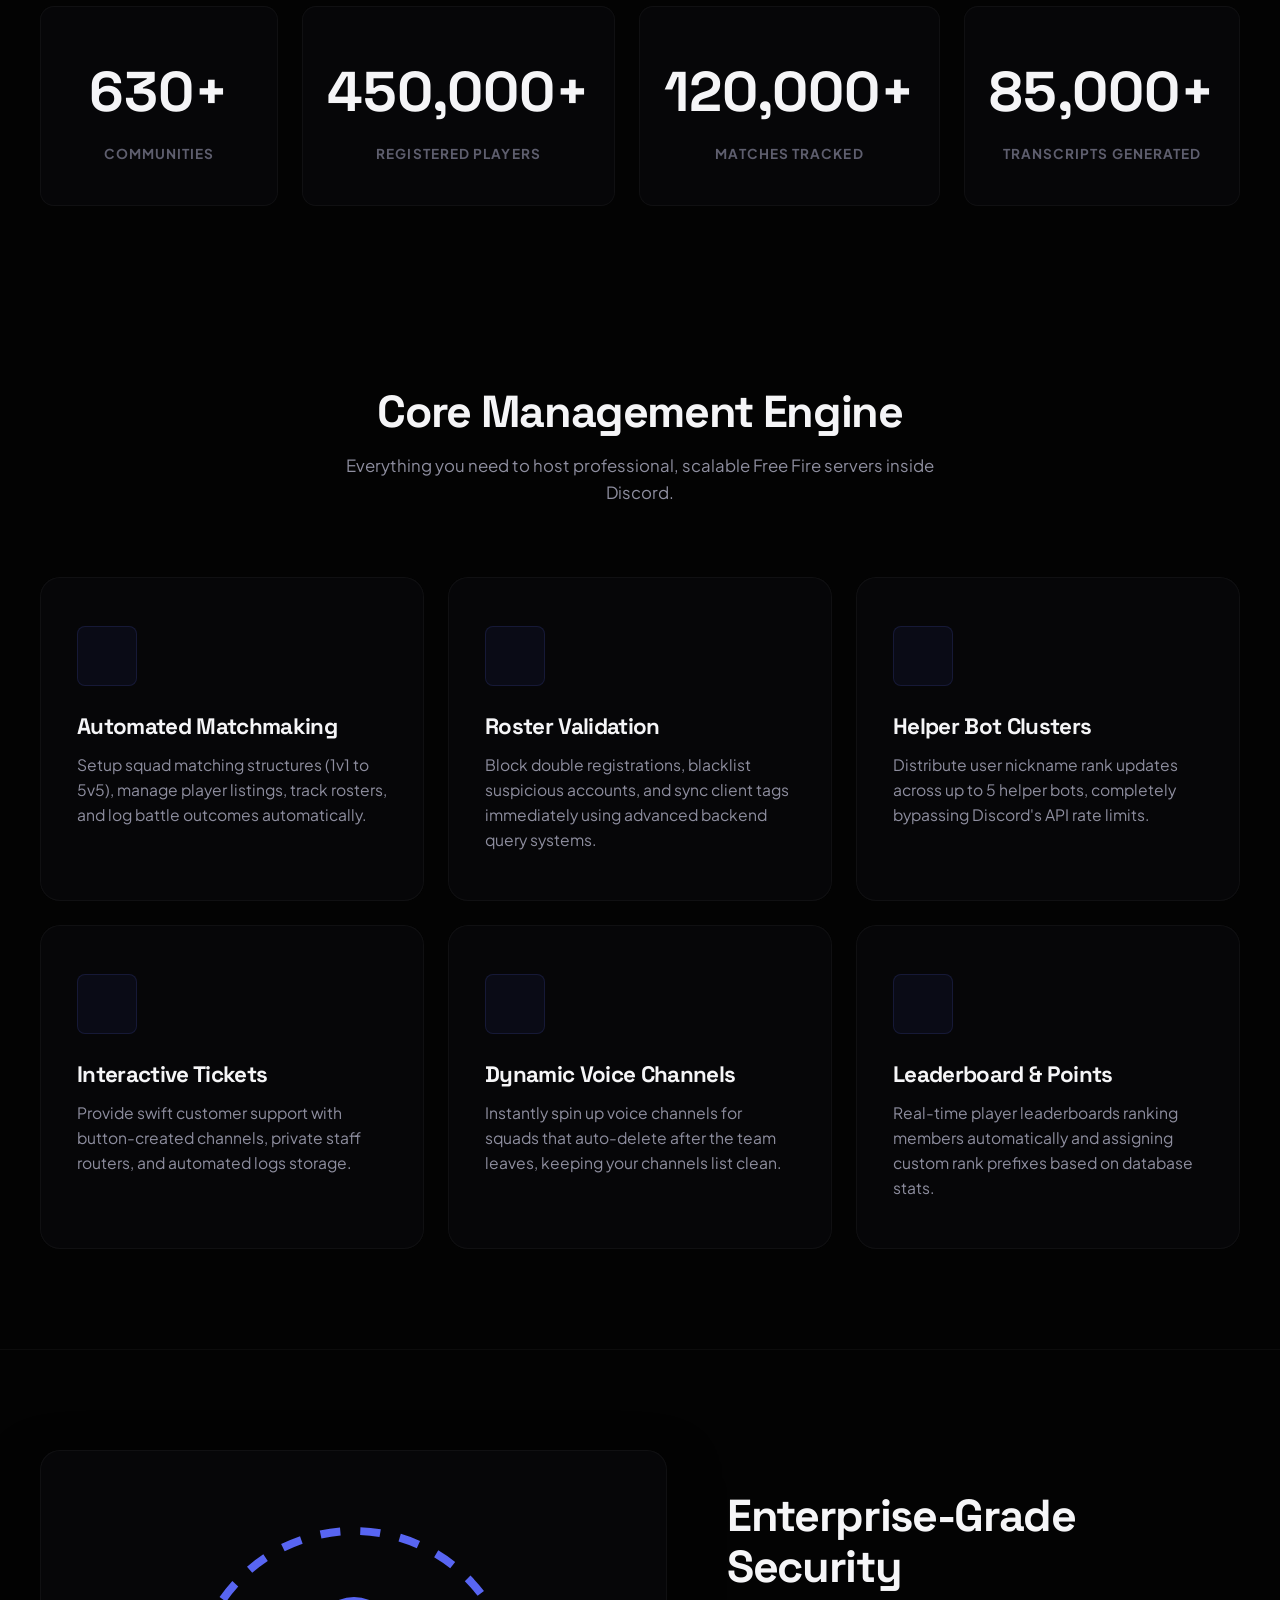
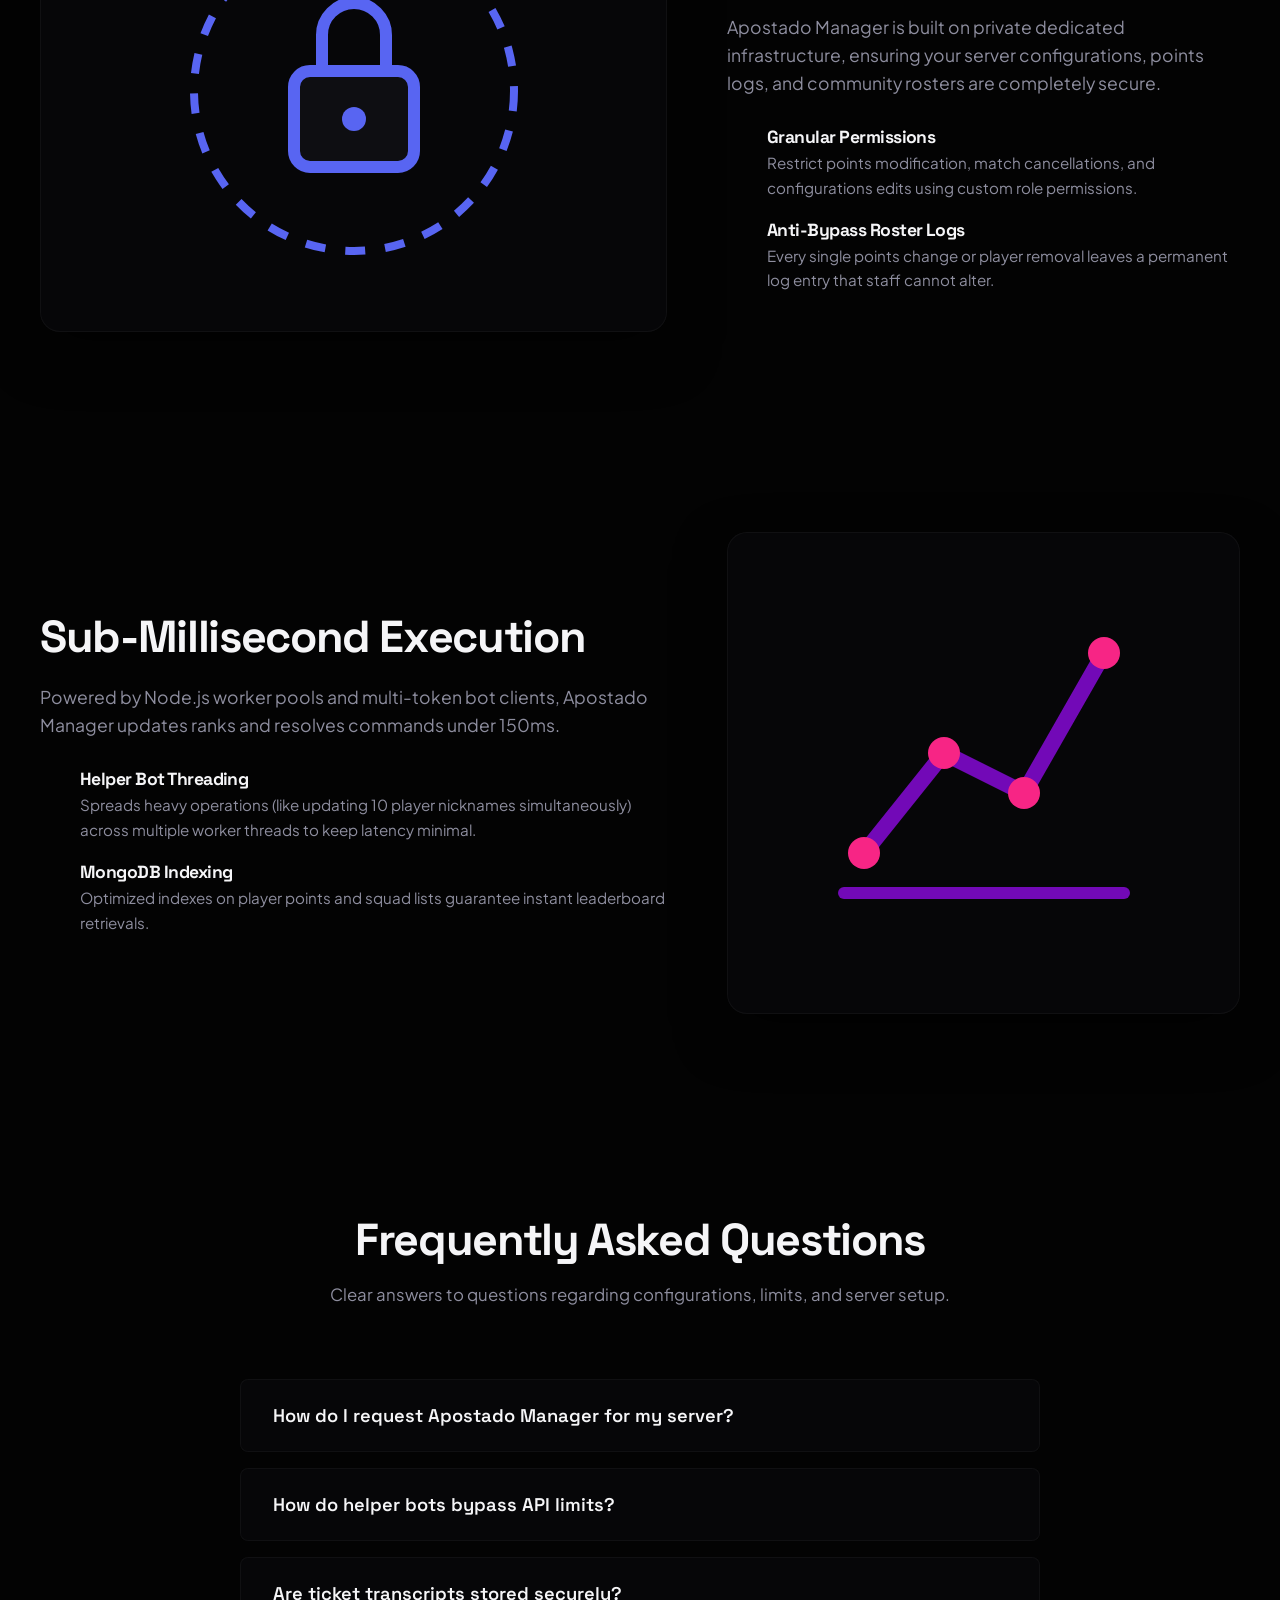
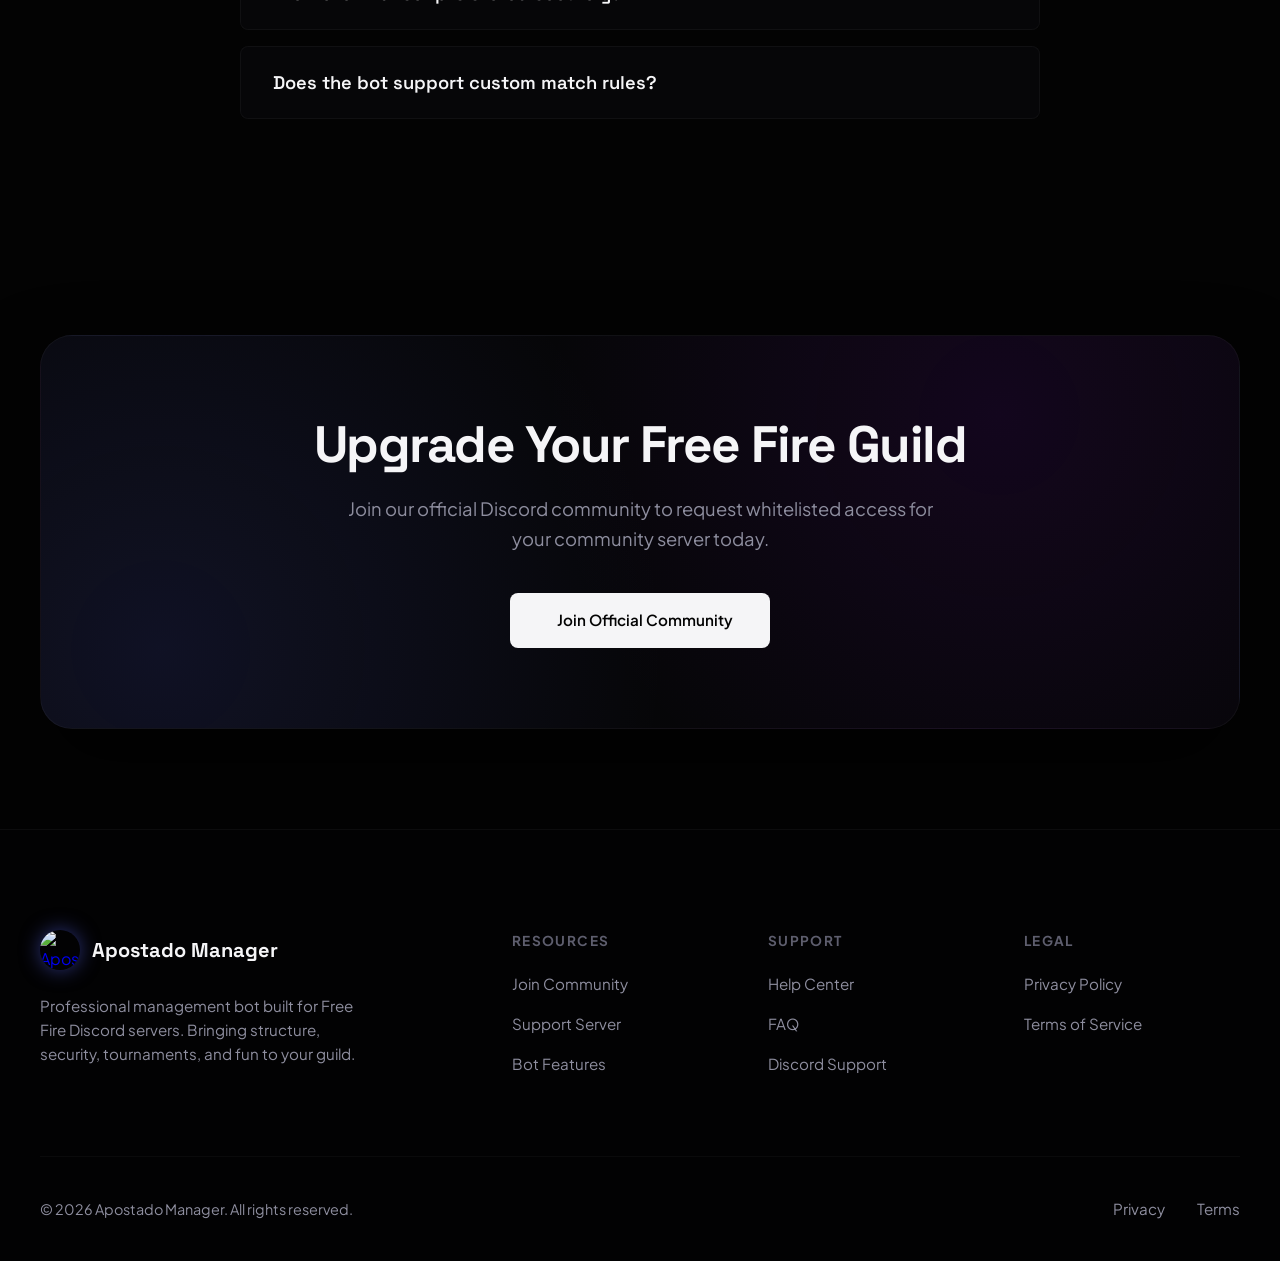
==== commit fc37c88b: "feat: complete premium visual overhaul, mouse tracking, mockup, schema" ====
--- a/index.html
+++ b/index.html
@@ -5,33 +5,60 @@
     <meta name="viewport" content="width=device-width, initial-scale=1.0">
     <meta http-equiv="X-UA-Compatible" content="ie=edge">
     
-    <!-- SEO Primary Meta Tags -->
-    <title>Apostado Manager | Premium Free Fire Discord Management Bot</title>
-    <meta name="title" content="Apostado Manager | Premium Free Fire Discord Management Bot">
-    <meta name="description" content="Manage your Free Fire Discord community with Apostado Manager. Automate matches, organize tournaments, coordinate squads, secure tickets, log stats, and manage staff seamlessly.">
-    <meta name="keywords" content="discord bot, free fire, tournament manager, squad management, ticket system, discord logger, discord security, moderation bot, apostado manager">
-    <meta name="author" content="Apostado Manager Team">
+    <!-- Primary SEO Metadata -->
+    <title>Apostado Manager | Professional Free Fire Discord Management Bot</title>
+    <meta name="title" content="Apostado Manager | Professional Free Fire Discord Management Bot">
+    <meta name="description" content="Apostado Manager is a premium private Discord bot built for Free Fire communities. Automate match registrations, log points, host brackets, manage squads, and secure your guild.">
+    <meta name="keywords" content="free fire discord bot, discord tourney manager, free fire bracket generator, discord squad registrar, private discord infrastructure">
+    <link rel="canonical" href="https://apos.gg/index.html">
+    
+    <!-- Preconnect Domains -->
+    <link rel="preconnect" href="https://fonts.googleapis.com">
+    <link rel="preconnect" href="https://fonts.gstatic.com" crossorigin>
+    <link rel="preconnect" href="https://unpkg.com">
+
+    <!-- Schema.org JSON-LD Structured Data -->
+    <script type="application/ld+json">
+    {
+      "@context": "https://schema.org",
+      "@type": "SoftwareApplication",
+      "name": "Apostado Manager",
+      "operatingSystem": "All",
+      "applicationCategory": "UtilitiesApplication",
+      "offers": {
+        "@type": "Offer",
+        "price": "0.00",
+        "priceCurrency": "USD"
+      },
+      "description": "Professional private Discord management bot built for Free Fire gaming communities.",
+      "softwareVersion": "2.4.0",
+      "publisher": {
+        "@type": "Organization",
+        "name": "Apostado Manager Dev Team"
+      }
+    }
+    </script>
     
     <!-- OpenGraph (Facebook / Meta) -->
     <meta property="og:type" content="website">
-    <meta property="og:url" content="https://discord.gg/apos">
-    <meta property="og:title" content="Apostado Manager | Premium Free Fire Discord Management Bot">
+    <meta property="og:url" content="https://apos.gg/index.html">
+    <meta property="og:title" content="Apostado Manager | Professional Free Fire Discord Management Bot">
     <meta property="og:description" content="Streamline Free Fire tournaments, matches, moderation, squads, tickets, and staff automation in your Discord server.">
-    <meta property="og:image" content="https://cdn.discordapp.com/icons/1376614588342341742/105e4bea65c423f10382c62469b911d5.png?size=256">
+    <meta property="og:image" content="https://cdn.discordapp.com/icons/1376614588342341742/105e4bea65c423f10382c62469b911d5.png?size=512">
 
     <!-- Twitter -->
     <meta property="twitter:card" content="summary_large_image">
-    <meta property="twitter:url" content="https://discord.gg/apos">
-    <meta property="twitter:title" content="Apostado Manager | Premium Free Fire Discord Management Bot">
+    <meta property="twitter:url" content="https://apos.gg/index.html">
+    <meta property="twitter:title" content="Apostado Manager | Professional Free Fire Discord Management Bot">
     <meta property="twitter:description" content="Streamline Free Fire tournaments, matches, moderation, squads, tickets, and staff automation in your Discord server.">
-    <meta property="twitter:image" content="https://cdn.discordapp.com/icons/1376614588342341742/105e4bea65c423f10382c62469b911d5.png?size=256">
-
-    <!-- Theme & Icons -->
+    <meta property="twitter:image" content="https://cdn.discordapp.com/icons/1376614588342341742/105e4bea65c423f10382c62469b911d5.png?size=512">
+
+    <!-- PWA & Favicon Package -->
     <link rel="manifest" href="manifest.json">
-    <meta name="theme-color" content="#080710">
+    <meta name="theme-color" content="#030303">
     <meta name="msapplication-config" content="browserconfig.xml">
-    <link rel="icon" type="image/png" sizes="256x256" href="https://cdn.discordapp.com/icons/1376614588342341742/105e4bea65c423f10382c62469b911d5.png?size=256">
-    <link rel="apple-touch-icon" href="https://cdn.discordapp.com/icons/1376614588342341742/105e4bea65c423f10382c62469b911d5.png?size=256">
+    <link rel="icon" type="image/png" sizes="512x512" href="https://cdn.discordapp.com/icons/1376614588342341742/105e4bea65c423f10382c62469b911d5.png?size=512">
+    <link rel="apple-touch-icon" href="https://cdn.discordapp.com/icons/1376614588342341742/105e4bea65c423f10382c62469b911d5.png?size=512">
 
     <!-- Stylesheets -->
     <link rel="stylesheet" href="assets/css/style.css">
@@ -48,15 +75,15 @@
     <!-- Scroll Progress Bar -->
     <div class="scroll-progress-bar" id="progress-bar"></div>
 
-    <!-- Ambient Gradient Glow Overlays -->
-    <div class="ambient-glow"></div>
-    <canvas id="bg-canvas"></canvas>
+    <!-- Ambient Visual Effects -->
+    <div class="aurora-bg"></div>
+    <div id="cursor-glow"></div>
 
     <!-- Navigation Header -->
     <header>
         <div class="nav-container">
             <a href="index.html" class="logo-wrapper" id="nav-logo-link">
-                <img src="https://cdn.discordapp.com/icons/1376614588342341742/105e4bea65c423f10382c62469b911d5.png?size=256" alt="Apostado Manager Logo" class="logo-img">
+                <img src="https://cdn.discordapp.com/icons/1376614588342341742/105e4bea65c423f10382c62469b911d5.png?size=512" alt="Apostado Manager Logo" class="logo-img">
                 <span class="logo-text">Apostado Manager</span>
             </a>
             
@@ -66,7 +93,7 @@
                     <li><a href="index.html#stats" class="nav-link">Statistics</a></li>
                     <li><a href="index.html#faq" class="nav-link">FAQ</a></li>
                     <li><a href="pages/support.html" class="nav-link">Support</a></li>
-                    <li><a href="https://discord.gg/apos" target="_blank" class="nav-btn btn-ripple" id="nav-discord-invite">Join Community</a></li>
+                    <li><a href="https://discord.gg/apos" target="_blank" class="nav-btn btn-ripple" id="nav-discord-join">Join Community</a></li>
                 </ul>
             </nav>
             
@@ -82,17 +109,76 @@
     <main>
         <!-- Hero Section -->
         <section class="hero" id="hero">
-            <span class="hero-tagline">Private Bot — Elite Guild Management</span>
-            <h1 class="hero-title">The Ultimate Free Fire <span>Management Bot</span> for Discord</h1>
-            <p class="hero-desc">Empower your Free Fire server with professional matches organization, squad management, automated leaderboards, advanced logs, anti-cheat security, and custom ticket systems.</p>
+            <span class="hero-tagline">Private Infrastructure</span>
+            <h1 class="hero-title">Automate Your Free Fire <span class="gradient-text">Guild System</span></h1>
+            <p class="hero-desc">Elevate your Discord server using Apostado Manager, the premium private bot built specifically for Free Fire organizers. Automated matches, stats tracking, anti-cheat rosters, and voice channels.</p>
             <div class="hero-cta">
-                <a href="https://discord.gg/apos" target="_blank" class="btn-premium btn-primary btn-ripple" id="hero-btn-add">
+                <a href="https://discord.gg/apos" target="_blank" class="btn-premium btn-primary btn-ripple" id="hero-btn-join">
                     <i data-lucide="users"></i> Join Community
                 </a>
                 <a href="pages/support.html" class="btn-premium btn-secondary btn-ripple" id="hero-btn-support">
                     <i data-lucide="help-circle"></i> Get Support
                 </a>
             </div>
+
+            <!-- Discord Mockup Preview Area -->
+            <div class="dashboard-preview" id="discord-mockup">
+                <div class="discord-sidebar">
+                    <div class="discord-guild-icon active">AM</div>
+                    <div class="discord-guild-separator"></div>
+                    <div class="discord-guild-icon">FF</div>
+                </div>
+                <div class="discord-channels">
+                    <div class="discord-channels-header">Apostado Manager</div>
+                    <div class="discord-channels-list">
+                        <div class="discord-channel-item active">
+                            <i data-lucide="hash"></i> active-matches
+                        </div>
+                        <div class="discord-channel-item">
+                            <i data-lucide="hash"></i> points-leaderboard
+                        </div>
+                        <div class="discord-channel-item">
+                            <i data-lucide="hash"></i> tournament-brackets
+                        </div>
+                        <div class="discord-channel-item">
+                            <i data-lucide="hash"></i> ticket-logs
+                        </div>
+                    </div>
+                </div>
+                <div class="discord-chat">
+                    <div class="discord-chat-header">
+                        <i data-lucide="hash"></i> active-matches
+                    </div>
+                    <div class="discord-chat-messages">
+                        <div class="discord-message">
+                            <div class="discord-avatar" style="background:#5865F2; display:flex; justify-content:center; align-items:center; color:#fff; font-weight:bold; font-size:0.8rem;">BOT</div>
+                            <div class="discord-msg-content">
+                                <div class="discord-msg-author">Apostado Manager <span class="discord-msg-time">Today at 12:00 AM</span></div>
+                                <div class="discord-msg-text">Game result recorded successfully! Points allocated.</div>
+                                <div class="discord-embed">
+                                    <div class="discord-embed-title">Battle Finalization (Room: 57580297)</div>
+                                    <div class="discord-embed-desc">
+                                        <strong>Winner:</strong> Team 1 (60 Points)<br>
+                                        <strong>MVP:</strong> yassin_370165 (14 Kills)<br>
+                                        <strong>Log Status:</strong> Database updated successfully.
+                                    </div>
+                                </div>
+                            </div>
+                        </div>
+                    </div>
+                </div>
+            </div>
+        </section>
+
+        <!-- Trusted Technologies Section -->
+        <section class="trusted-tech reveal">
+            <h3 class="tech-label">Trusted & Powered By</h3>
+            <div class="tech-row">
+                <span class="tech-item"><i data-lucide="database"></i> MongoDB</span>
+                <span class="tech-item"><i data-lucide="server"></i> Node.js</span>
+                <span class="tech-item"><i data-lucide="shield"></i> Discord.js</span>
+                <span class="tech-item"><i data-lucide="cpu"></i> Vercel</span>
+            </div>
         </section>
 
         <!-- Stats Section -->
@@ -100,71 +186,141 @@
             <div class="stats-grid">
                 <div class="stat-card" id="stat-servers">
                     <div class="stat-number" data-target="1500" data-suffix="+">0</div>
-                    <div class="stat-label">Active Communities</div>
+                    <div class="stat-label">Communities</div>
                 </div>
                 <div class="stat-card" id="stat-users">
                     <div class="stat-number" data-target="450000" data-suffix="+">0</div>
-                    <div class="stat-label">Managed Players</div>
+                    <div class="stat-label">Registered Players</div>
                 </div>
                 <div class="stat-card" id="stat-matches">
                     <div class="stat-number" data-target="120000" data-suffix="+">0</div>
-                    <div class="stat-label">Matches Organized</div>
+                    <div class="stat-label">Matches Tracked</div>
                 </div>
                 <div class="stat-card" id="stat-tickets">
                     <div class="stat-number" data-target="85000" data-suffix="+">0</div>
-                    <div class="stat-label">Tickets Solved</div>
-                </div>
-            </div>
-        </section>
-
-        <!-- Features Section -->
+                    <div class="stat-label">Transcripts Generated</div>
+                </div>
+            </div>
+        </section>
+
+        <!-- Features showcase -->
         <section class="features" id="features">
             <div class="section-header reveal">
-                <h2 class="section-title">Built to Elevate Your Server</h2>
-                <p class="section-desc">Handcrafted features designed specifically for Free Fire gaming guilds and organizers.</p>
+                <h2 class="section-title">Core Management Engine</h2>
+                <p class="section-desc">Everything you need to host professional, scalable Free Fire servers inside Discord.</p>
             </div>
             
             <div class="features-grid">
-                <!-- Moderation -->
-                <div class="feature-card reveal" id="feature-moderation">
-                    <div class="feature-icon"><i data-lucide="shield-check"></i></div>
-                    <h3 class="feature-card-title">Guild Moderation</h3>
-                    <p class="feature-card-desc">Advanced auto-moderation filters, punishment logging, user verification, and robust protection systems keeping toxic players out.</p>
+                <!-- Custom Matchmaking -->
+                <div class="feature-card tilt-card reveal" id="feature-matchmaking">
+                    <div class="feature-icon-wrapper"><i data-lucide="crosshair"></i></div>
+                    <h3>Automated Matchmaking</h3>
+                    <p>Setup squad matching structures (1v1 to 5v5), manage player listings, track rosters, and log battle outcomes automatically.</p>
                 </div>
                 
-                <!-- Tournaments -->
-                <div class="feature-card reveal" id="feature-tournaments">
-                    <div class="feature-icon"><i data-lucide="trophy"></i></div>
-                    <h3 class="feature-card-title">Tournaments & Matches</h3>
-                    <p class="feature-card-desc">Automatically create rooms, organize teams, schedule custom tournament brackets, and sync point systems seamlessly.</p>
+                <!-- Anti-Cheat Security -->
+                <div class="feature-card tilt-card reveal" id="feature-security">
+                    <div class="feature-icon-wrapper"><i data-lucide="shield-alert"></i></div>
+                    <h3>Roster Validation</h3>
+                    <p>Block double registrations, blacklist suspicious accounts, and sync client tags immediately using advanced backend query systems.</p>
                 </div>
                 
-                <!-- Squads -->
-                <div class="feature-card reveal" id="feature-squads">
-                    <div class="feature-icon"><i data-lucide="users"></i></div>
-                    <h3 class="feature-card-title">Squad & Clan System</h3>
-                    <p class="feature-card-desc">Allow players to create custom squads, manage roster sheets, invite members, and track wins/losses with automated leaderboards.</p>
+                <!-- Performance Stats -->
+                <div class="feature-card tilt-card reveal" id="feature-performance">
+                    <div class="feature-icon-wrapper"><i data-lucide="zap"></i></div>
+                    <h3>Helper Bot Clusters</h3>
+                    <p>Distribute user nickname rank updates across up to 5 helper bots, completely bypassing Discord's API rate limits.</p>
                 </div>
                 
-                <!-- Tickets -->
-                <div class="feature-card reveal" id="feature-tickets">
-                    <div class="feature-icon"><i data-lucide="mail"></i></div>
-                    <h3 class="feature-card-title">Ticket System</h3>
-                    <p class="feature-card-desc">Fast, responsive support channels featuring transcripts, automated routing to custom staff roles, and panel-based configuration.</p>
+                <!-- Ticket System -->
+                <div class="feature-card tilt-card reveal" id="feature-tickets">
+                    <div class="feature-icon-wrapper"><i data-lucide="mail"></i></div>
+                    <h3>Interactive Tickets</h3>
+                    <p>Provide swift customer support with button-created channels, private staff routers, and automated logs storage.</p>
                 </div>
                 
-                <!-- Audio Utilities -->
-                <div class="feature-card reveal" id="feature-voice">
-                    <div class="feature-icon"><i data-lucide="mic"></i></div>
-                    <h3 class="feature-card-title">Voice Channels</h3>
-                    <p class="feature-card-desc">Dynamic 'Join to Create' voice utilities that instantly spin up temporary, isolated voice channels for active games and squad matches.</p>
+                <!-- Dynamic Voice Channels -->
+                <div class="feature-card tilt-card reveal" id="feature-voice">
+                    <div class="feature-icon-wrapper"><i data-lucide="phone-call"></i></div>
+                    <h3>Dynamic Voice Channels</h3>
+                    <p>Instantly spin up voice channels for squads that auto-delete after the team leaves, keeping your channels list clean.</p>
                 </div>
                 
-                <!-- Advanced Logging -->
-                <div class="feature-card reveal" id="feature-logs">
-                    <div class="feature-icon"><i data-lucide="database"></i></div>
-                    <h3 class="feature-card-title">Real-Time Logging</h3>
-                    <p class="feature-card-desc">Complete transparency logs monitoring points allocation, staff commands, rank updates, and squad creations in real-time.</p>
+                <!-- Ranks Sync -->
+                <div class="feature-card tilt-card reveal" id="feature-ranks">
+                    <div class="feature-icon-wrapper"><i data-lucide="star"></i></div>
+                    <h3>Leaderboard & Points</h3>
+                    <p>Real-time player leaderboards ranking members automatically and assigning custom rank prefixes based on database stats.</p>
+                </div>
+            </div>
+        </section>
+
+        <!-- Security Showcase Section -->
+        <section class="showcase-sec" id="security-showcase">
+            <div class="showcase-container reveal">
+                <div class="showcase-visual">
+                    <svg viewBox="0 0 100 100" fill="none" xmlns="http://www.w3.org/2000/svg">
+                        <circle cx="50" cy="50" r="40" stroke="#5865F2" stroke-width="2" stroke-dasharray="5 5" />
+                        <rect x="35" y="45" width="30" height="24" rx="4" fill="#0e0e12" stroke="#5865F2" stroke-width="3" />
+                        <path d="M42 45V36C42 31.58 45.58 28 50 28C54.42 28 58 31.58 58 36V45" stroke="#5865F2" stroke-width="3" />
+                        <circle cx="50" cy="57" r="3" fill="#5865F2" />
+                    </svg>
+                </div>
+                <div class="showcase-info">
+                    <h2>Enterprise-Grade Security</h2>
+                    <p>Apostado Manager is built on private dedicated infrastructure, ensuring your server configurations, points logs, and community rosters are completely secure.</p>
+                    <div class="showcase-points">
+                        <div class="showcase-point">
+                            <i data-lucide="shield-check" class="showcase-point-icon"></i>
+                            <div class="showcase-point-text">
+                                <h4>Granular Permissions</h4>
+                                <p>Restrict points modification, match cancellations, and configurations edits using custom role permissions.</p>
+                            </div>
+                        </div>
+                        <div class="showcase-point">
+                            <i data-lucide="lock" class="showcase-point-icon"></i>
+                            <div class="showcase-point-text">
+                                <h4>Anti-Bypass Roster Logs</h4>
+                                <p>Every single points change or player removal leaves a permanent log entry that staff cannot alter.</p>
+                            </div>
+                        </div>
+                    </div>
+                </div>
+            </div>
+        </section>
+
+        <!-- Performance Section -->
+        <section class="showcase-sec" id="performance-showcase" style="border-top:none;">
+            <div class="showcase-container reveal">
+                <div class="showcase-info">
+                    <h2>Sub-Millisecond Execution</h2>
+                    <p>Powered by Node.js worker pools and multi-token bot clients, Apostado Manager updates ranks and resolves commands under 150ms.</p>
+                    <div class="showcase-points">
+                        <div class="showcase-point">
+                            <i data-lucide="zap" class="showcase-point-icon"></i>
+                            <div class="showcase-point-text">
+                                <h4>Helper Bot Threading</h4>
+                                <p>Spreads heavy operations (like updating 10 player nicknames simultaneously) across multiple worker threads to keep latency minimal.</p>
+                            </div>
+                        </div>
+                        <div class="showcase-point">
+                            <i data-lucide="refresh-cw" class="showcase-point-icon"></i>
+                            <div class="showcase-point-text">
+                                <h4>MongoDB Indexing</h4>
+                                <p>Optimized indexes on player points and squad lists guarantee instant leaderboard retrievals.</p>
+                            </div>
+                        </div>
+                    </div>
+                </div>
+                <div class="showcase-visual">
+                    <svg viewBox="0 0 100 100" fill="none" xmlns="http://www.w3.org/2000/svg">
+                        <path d="M15 80H85" stroke="#7209b7" stroke-width="3" stroke-linecap="round" />
+                        <path d="M20 70L40 45L60 55L80 20" stroke="#7209b7" stroke-width="4" stroke-linecap="round" stroke-linejoin="round" />
+                        <circle cx="20" cy="70" r="4" fill="#f72585" />
+                        <circle cx="40" cy="45" r="4" fill="#f72585" />
+                        <circle cx="60" cy="55" r="4" fill="#f72585" />
+                        <circle cx="80" cy="20" r="4" fill="#f72585" />
+                    </svg>
                 </div>
             </div>
         </section>
@@ -173,13 +329,13 @@
         <section class="faq" id="faq">
             <div class="section-header reveal">
                 <h2 class="section-title">Frequently Asked Questions</h2>
-                <p class="section-desc">Clear answers to common questions about Apostado Manager.</p>
+                <p class="section-desc">Clear answers to questions regarding configurations, limits, and server setup.</p>
             </div>
             
             <div class="faq-container reveal">
                 <div class="faq-item" id="faq-q1">
                     <button class="faq-question">
-                        <span>How do I get access to Apostado Manager for my Discord server?</span>
+                        <span>How do I request Apostado Manager for my server?</span>
                         <i data-lucide="plus" class="faq-icon"></i>
                     </button>
                     <div class="faq-answer">
@@ -189,31 +345,31 @@
 
                 <div class="faq-item" id="faq-q2">
                     <button class="faq-question">
-                        <span>Is the bot customized for Free Fire communities?</span>
+                        <span>How do helper bots bypass API limits?</span>
                         <i data-lucide="plus" class="faq-icon"></i>
                     </button>
                     <div class="faq-answer">
-                        <p>Yes, absolutely. Apostado Manager is uniquely crafted for Free Fire servers. It handles custom squad dynamics (1v1, 3v3, 4v4, 5v5), tournaments setups, customized rank prefixes, and points leaderboards matching Free Fire tournament formats.</p>
+                        <p>Discord enforces rate limits on updating user nicknames inside a guild. By utilizing up to 5 helper bot tokens, Apostado Manager distributes nickname adjustments using consistent hashing (based on user IDs), dividing the rate limit load across different client sessions.</p>
                     </div>
                 </div>
 
                 <div class="faq-item" id="faq-q3">
                     <button class="faq-question">
-                        <span>Can I configure helper bots to bypass Discord API rate limits?</span>
+                        <span>Are ticket transcripts stored securely?</span>
                         <i data-lucide="plus" class="faq-icon"></i>
                     </button>
                     <div class="faq-answer">
-                        <p>Yes. Our bot supports up to 5 helper bots via custom helper tokens. When points change and nicknames must be updated for large groups of players simultaneously, nickname updates are split across your active helper bots, keeping operations smooth and delay-free.</p>
+                        <p>Yes. Closed ticket transcripts are stored securely inside our firewalled MongoDB instances. Only whitelisted staff roles within your specific server have permission to request and read transcripts.</p>
                     </div>
                 </div>
 
                 <div class="faq-item" id="faq-q4">
                     <button class="faq-question">
-                        <span>Is the bot safe and secure?</span>
+                        <span>Does the bot support custom match rules?</span>
                         <i data-lucide="plus" class="faq-icon"></i>
                     </button>
                     <div class="faq-answer">
-                        <p>Yes. Apostado Manager uses state-of-the-art security checks. Command permissions are granularly controlled by your server administrators, and all sensitive actions (points changes, blacklists, match cancellation) are strictly authenticated and logged.</p>
+                        <p>Yes, administrators can configure custom point systems, tournament settings, matchmaking sizes (1v1, 3v3, 4v4, 5v5), and voice channels configuration through command parameters.</p>
                     </div>
                 </div>
             </div>
@@ -222,10 +378,10 @@
         <!-- CTA Section -->
         <section class="cta-section reveal">
             <div class="cta-box">
-                <h2 class="cta-title">Ready to Elevate Your Server?</h2>
-                <p class="cta-desc">Get the ultimate Discord companion for your Free Fire community. Start organizing, moderating, and growing your guild today.</p>
-                <a href="https://discord.gg/apos" target="_blank" class="btn-premium btn-primary btn-ripple" id="cta-btn-invite">
-                    <i data-lucide="users"></i> Join Our Community
+                <h2 class="cta-title">Upgrade Your Free Fire Guild</h2>
+                <p class="cta-desc">Join our official Discord community to request whitelisted access for your community server today.</p>
+                <a href="https://discord.gg/apos" target="_blank" class="btn-premium btn-primary btn-ripple" id="cta-btn-join-com">
+                    <i data-lucide="users"></i> Join Official Community
                 </a>
             </div>
         </section>
@@ -236,8 +392,8 @@
         <div class="footer-grid">
             <div class="footer-info">
                 <a href="index.html" class="footer-info-logo" id="footer-logo-link">
-                    <img src="https://cdn.discordapp.com/icons/1376614588342341742/105e4bea65c423f10382c62469b911d5.png?size=256" alt="Apostado Manager Logo" class="logo-img" style="width:36px; height:36px;">
-                    <span class="logo-text" style="font-size:1.15rem;">Apostado Manager</span>
+                    <img src="https://cdn.discordapp.com/icons/1376614588342341742/105e4bea65c423f10382c62469b911d5.png?size=512" alt="Apostado Manager Logo" class="logo-img">
+                    <span class="logo-text">Apostado Manager</span>
                 </a>
                 <p class="footer-desc">Professional management bot built for Free Fire Discord servers. Bringing structure, security, tournaments, and fun to your guild.</p>
             </div>
@@ -286,7 +442,6 @@
     <!-- Main JS -->
     <script src="assets/js/main.js"></script>
     <script>
-        // Initialize Lucide icons
         lucide.createIcons();
     </script>
 </body>
--- a/assets/css/style.css
+++ b/assets/css/style.css
@@ -1,50 +1,48 @@
 /*
 ================================================================================
-                         APOSTADO MANAGER WEBSITE - CSS SYSTEM
+            APOSTADO MANAGER WEBSITE - ULTIMATE PREMIUM DESIGN SYSTEM
 ================================================================================
 */
 
-@import url('https://fonts.googleapis.com/css2?family=Inter:wght@300;400;500;600;700&family=Outfit:wght@400;500;600;700;800;900&display=swap');
+@import url('https://fonts.googleapis.com/css2?family=Plus+Jakarta+Sans:wght@300;400;500;600;700;800&family=Space+Grotesk:wght@400;500;600;700&display=swap');
 
 :root {
-    /* Color Palette */
-    --bg-primary: #080710;
-    --bg-secondary: #0f0e1c;
-    --bg-tertiary: #17152b;
+    /* Color Variables (Vercel & Stripe style dark mode) */
+    --bg-primary: #030303;
+    --bg-secondary: #08080a;
+    --bg-tertiary: #0e0e12;
+    --bg-card: rgba(14, 14, 18, 0.4);
     
-    --text-primary: #ffffff;
-    --text-secondary: #a3a1bc;
-    --text-muted: #6e6b8a;
+    --text-primary: #f5f5f7;
+    --text-secondary: #8e8e9f;
+    --text-muted: #5e5e6e;
     
-    --accent-color: #5865F2; /* Discord Purple */
-    --accent-glow: rgba(88, 101, 242, 0.4);
-    --accent-violet: #7b2cbf;
-    --accent-violet-glow: rgba(123, 44, 191, 0.3);
+    --accent-color: #5865F2; /* Discord Blurple */
+    --accent-glow: rgba(88, 101, 242, 0.5);
     
-    --success: #2ec4b6;
-    --warning: #ffb703;
-    --danger: #e63946;
+    --accent-neon: #7209b7;
+    --accent-neon-glow: rgba(114, 9, 183, 0.45);
+    --accent-pink: #f72585;
     
-    /* Fonts */
-    --font-heading: 'Outfit', sans-serif;
-    --font-body: 'Inter', sans-serif;
+    --border-color: rgba(255, 255, 255, 0.04);
+    --border-hover: rgba(88, 101, 242, 0.25);
     
-    /* Layout */
+    /* Layout properties */
     --max-width: 1200px;
     --header-height: 80px;
     --border-radius-sm: 8px;
-    --border-radius-md: 16px;
-    --border-radius-lg: 24px;
+    --border-radius-md: 14px;
+    --border-radius-lg: 20px;
+    --border-radius-xl: 32px;
     
-    /* Glassmorphism Defaults */
-    --glass-bg: rgba(15, 14, 28, 0.6);
-    --glass-border: rgba(255, 255, 255, 0.05);
+    /* Fonts */
+    --font-heading: 'Space Grotesk', sans-serif;
+    --font-body: 'Plus Jakarta Sans', sans-serif;
     
-    /* Animations */
-    --transition-smooth: all 0.3s cubic-bezier(0.4, 0, 0.2, 1);
-}
-
-/* Reset & Base Styles */
+    --transition-smooth: all 0.4s cubic-bezier(0.16, 1, 0.3, 1);
+}
+
+/* Base Reset & Styling Rules */
 * {
     margin: 0;
     padding: 0;
@@ -68,9 +66,9 @@
     position: relative;
 }
 
-/* Custom Scrollbar */
+/* Custom Scrollbar for Chrome/Safari/Edge */
 ::-webkit-scrollbar {
-    width: 8px;
+    width: 6px;
 }
 
 ::-webkit-scrollbar-track {
@@ -78,38 +76,61 @@
 }
 
 ::-webkit-scrollbar-thumb {
+    background: var(--border-color);
+    border-radius: 10px;
+    transition: var(--transition-smooth);
+}
+
+::-webkit-scrollbar-thumb:hover {
     background: var(--accent-color);
-    border-radius: 4px;
-}
-
-::-webkit-scrollbar-thumb:hover {
-    background: var(--accent-violet);
-}
-
-/* Background Particle Overlay Canvas */
-#bg-canvas {
+}
+
+/* Accessibility Focus States */
+a:focus-visible, 
+button:focus-visible, 
+input:focus-visible, 
+select:focus-visible {
+    outline: 2px solid var(--accent-color);
+    outline-offset: 4px;
+}
+
+/* Custom Cursor Spotlight Tracking */
+#cursor-glow {
     position: fixed;
     top: 0;
     left: 0;
-    width: 100%;
-    height: 100%;
-    z-index: -2;
+    width: 100vw;
+    height: 100vh;
     pointer-events: none;
-}
-
-.ambient-glow {
+    z-index: -1;
+    background: radial-gradient(circle 450px at var(--mouse-x, 50%) var(--mouse-y, 50%), rgba(88, 101, 242, 0.04) 0%, transparent 80%),
+                radial-gradient(circle 250px at var(--mouse-x, 50%) var(--mouse-y, 50%), rgba(114, 9, 183, 0.03) 0%, transparent 80%);
+    mix-blend-mode: screen;
+}
+
+/* Aurora Animated Background */
+.aurora-bg {
     position: fixed;
-    top: 0;
-    left: 0;
-    width: 100%;
-    height: 100%;
+    top: -20%;
+    left: -20%;
+    width: 140%;
+    height: 140%;
     z-index: -3;
     pointer-events: none;
-    background: radial-gradient(circle at 10% 20%, var(--accent-violet-glow) 0%, transparent 40%),
-                radial-gradient(circle at 90% 80%, rgba(88, 101, 242, 0.15) 0%, transparent 40%);
-}
-
-/* Preloader/Loading Screen */
+    background: radial-gradient(circle at 20% 30%, rgba(88, 101, 242, 0.12) 0%, transparent 50%),
+                radial-gradient(circle at 80% 70%, rgba(114, 9, 183, 0.1) 0%, transparent 50%),
+                radial-gradient(circle at 50% 50%, rgba(247, 37, 133, 0.05) 0%, transparent 40%);
+    filter: blur(120px);
+    animation: aurora-movement 20s ease-in-out infinite alternate;
+}
+
+@keyframes aurora-movement {
+    0% { transform: rotate(0deg) translate(0px, 0px); }
+    50% { transform: rotate(5deg) translate(20px, -40px); }
+    100% { transform: rotate(-5deg) translate(-20px, 40px); }
+}
+
+/* Preloader Panel */
 #preloader {
     position: fixed;
     top: 0;
@@ -121,62 +142,104 @@
     display: flex;
     justify-content: center;
     align-items: center;
-    transition: opacity 0.5s ease, visibility 0.5s ease;
+    transition: opacity 0.6s cubic-bezier(0.16, 1, 0.3, 1), visibility 0.6s cubic-bezier(0.16, 1, 0.3, 1);
 }
 
 .spinner {
+    position: relative;
     width: 60px;
     height: 60px;
-    border: 4px solid var(--glass-border);
-    border-top: 4px solid var(--accent-color);
+}
+
+.spinner::before, .spinner::after {
+    content: '';
+    position: absolute;
+    top: 0;
+    left: 0;
+    width: 100%;
+    height: 100%;
     border-radius: 50%;
-    animation: spin 1s linear infinite;
-}
-
-@keyframes spin {
-    0% { transform: rotate(0deg); }
-    100% { transform: rotate(360deg); }
-}
-
-/* Typography Utilities */
+    background: var(--accent-color);
+    opacity: 0.6;
+    animation: pulse 2s cubic-bezier(0.16, 1, 0.3, 1) infinite;
+}
+
+.spinner::after {
+    animation-delay: -1s;
+    background: var(--accent-neon);
+}
+
+@keyframes pulse {
+    0%, 100% { transform: scale(0); opacity: 0.8; }
+    50% { transform: scale(1); opacity: 0; }
+}
+
+/* Scroll Progress Tracker */
+.scroll-progress-bar {
+    position: fixed;
+    top: 0;
+    left: 0;
+    height: 3px;
+    background: linear-gradient(to right, var(--accent-color), var(--accent-neon), var(--accent-pink));
+    width: 0%;
+    z-index: 2000;
+}
+
+/* Typography elements */
 h1, h2, h3, h4, h5, h6 {
     font-family: var(--font-heading);
     font-weight: 700;
-    letter-spacing: -0.02em;
-    line-height: 1.2;
-}
-
-h1 { font-size: 3.5rem; }
-h2 { font-size: 2.5rem; }
+    letter-spacing: -0.03em;
+    line-height: 1.15;
+    color: var(--text-primary);
+}
+
+h1 { font-size: 4rem; }
+h2 { font-size: 3rem; }
 h3 { font-size: 1.8rem; }
 p { color: var(--text-secondary); }
 
-/* Navigation Bar */
+/* Vercel Animated Gradient Text */
+.gradient-text {
+    background: linear-gradient(to right, #fff 20%, var(--accent-color) 40%, var(--accent-neon) 60%, #fff 80%);
+    background-size: 200% auto;
+    -webkit-background-clip: text;
+    -webkit-text-fill-color: transparent;
+    animation: gradientShift 6s linear infinite;
+    text-shadow: 0 0 40px rgba(88, 101, 242, 0.15);
+}
+
+@keyframes gradientShift {
+    0% { background-position: 0% center; }
+    100% { background-position: 200% center; }
+}
+
+/* Premium Navbar System */
 header {
     position: fixed;
     top: 0;
     left: 0;
     width: 100%;
     height: var(--header-height);
-    background: var(--glass-bg);
-    backdrop-filter: blur(12px);
-    -webkit-backdrop-filter: blur(12px);
-    border-bottom: 1px solid var(--glass-border);
+    background: rgba(3, 3, 3, 0.45);
+    backdrop-filter: blur(20px);
+    -webkit-backdrop-filter: blur(20px);
+    border-bottom: 1px solid var(--border-color);
     z-index: 1000;
     transition: var(--transition-smooth);
 }
 
 header.scrolled {
     height: 70px;
-    background: rgba(8, 7, 16, 0.95);
-    box-shadow: 0 10px 30px rgba(0, 0, 0, 0.5);
+    background: rgba(3, 3, 3, 0.85);
+    border-bottom: 1px solid rgba(255, 255, 255, 0.08);
 }
 
 .nav-container {
     max-width: var(--max-width);
     height: 100%;
     margin: 0 auto;
-    padding: 0 24px;
+    padding: 0 32px;
     display: flex;
     justify-content: space-between;
     align-items: center;
@@ -190,26 +253,28 @@
 }
 
 .logo-img {
-    width: 42px;
-    height: 42px;
+    width: 40px;
+    height: 40px;
     border-radius: 50%;
-    box-shadow: 0 0 15px var(--accent-glow);
+    box-shadow: 0 0 20px var(--accent-glow);
+    transition: transform 0.4s ease;
+}
+
+.logo-wrapper:hover .logo-img {
+    transform: rotate(15deg) scale(1.05);
 }
 
 .logo-text {
     font-family: var(--font-heading);
-    font-size: 1.3rem;
-    font-weight: 800;
+    font-size: 1.25rem;
+    font-weight: 700;
     color: var(--text-primary);
-    background: linear-gradient(135deg, var(--text-primary) 30%, var(--accent-color) 100%);
-    -webkit-background-clip: text;
-    -webkit-text-fill-color: transparent;
 }
 
 .nav-menu {
     display: flex;
     align-items: center;
-    gap: 32px;
+    gap: 36px;
     list-style: none;
 }
 
@@ -230,7 +295,7 @@
 .nav-link::after {
     content: '';
     position: absolute;
-    bottom: 0;
+    bottom: -2px;
     left: 0;
     width: 0;
     height: 2px;
@@ -246,22 +311,21 @@
     text-decoration: none;
     background: var(--accent-color);
     color: var(--text-primary);
-    padding: 10px 22px;
+    padding: 10px 24px;
     border-radius: var(--border-radius-sm);
     font-weight: 600;
     font-size: 0.9rem;
-    box-shadow: 0 4px 15px rgba(88, 101, 242, 0.4);
-    transition: var(--transition-smooth);
-    border: 1px solid transparent;
+    box-shadow: 0 4px 20px rgba(88, 101, 242, 0.35);
+    transition: var(--transition-smooth);
+    border: 1px solid rgba(255, 255, 255, 0.1);
 }
 
 .nav-btn:hover {
-    background: var(--accent-violet);
-    box-shadow: 0 4px 20px rgba(123, 44, 191, 0.6);
+    background: #4752c4;
+    box-shadow: 0 4px 25px rgba(88, 101, 242, 0.5);
     transform: translateY(-2px);
 }
 
-/* Hamburger menu button */
 .hamburger {
     display: none;
     flex-direction: column;
@@ -273,73 +337,250 @@
 
 .hamburger span {
     display: block;
-    width: 25px;
+    width: 24px;
     height: 2px;
     background: var(--text-primary);
     border-radius: 2px;
     transition: var(--transition-smooth);
 }
 
-/* Hero Section */
+/* Hero Elements */
 .hero {
     position: relative;
-    padding: 180px 24px 100px 24px;
+    padding: 180px 24px 80px 24px;
     display: flex;
     flex-direction: column;
     align-items: center;
     justify-content: center;
     text-align: center;
-    min-height: 100vh;
+    min-height: calc(100vh - 60px);
 }
 
 .hero-tagline {
-    background: rgba(88, 101, 242, 0.1);
-    color: var(--accent-color);
-    padding: 6px 16px;
-    border-radius: 50px;
+    background: rgba(88, 101, 242, 0.08);
+    color: #8b96fc;
+    padding: 6px 18px;
+    border-radius: 100px;
     font-size: 0.85rem;
     font-weight: 600;
-    border: 1px solid rgba(88, 101, 242, 0.2);
+    border: 1px solid rgba(88, 101, 242, 0.15);
+    margin-bottom: 28px;
+    text-transform: uppercase;
+    letter-spacing: 0.08em;
+}
+
+.hero-title {
+    max-width: 950px;
+    font-size: 4.8rem;
+    font-weight: 800;
+    line-height: 1.05;
     margin-bottom: 24px;
-    text-transform: uppercase;
-    letter-spacing: 0.05em;
-    animation: fadeInUp 0.8s ease;
-}
-
-.hero-title {
-    max-width: 900px;
-    font-size: 4rem;
-    font-weight: 900;
-    background: linear-gradient(135deg, var(--text-primary) 40%, #8580b5 100%);
-    -webkit-background-clip: text;
-    -webkit-text-fill-color: transparent;
-    margin-bottom: 24px;
-    line-height: 1.1;
-    animation: fadeInUp 1s ease;
-}
-
-.hero-title span {
-    background: linear-gradient(135deg, var(--accent-color) 20%, #b5179e 100%);
-    -webkit-background-clip: text;
-    -webkit-text-fill-color: transparent;
-    text-shadow: 0 0 40px rgba(88, 101, 242, 0.25);
 }
 
 .hero-desc {
-    max-width: 650px;
-    font-size: 1.15rem;
-    margin-bottom: 40px;
+    max-width: 700px;
+    font-size: 1.2rem;
     color: var(--text-secondary);
-    animation: fadeInUp 1.2s ease;
+    margin-bottom: 44px;
+    line-height: 1.5;
 }
 
 .hero-cta {
     display: flex;
     gap: 20px;
+    z-index: 5;
+}
+
+/* Discord Panel Mockup System */
+.dashboard-preview {
+    max-width: 1050px;
+    width: 100%;
+    margin: 60px auto 0 auto;
+    background: #1e1f22;
+    border-radius: var(--border-radius-md);
+    border: 1px solid var(--border-color);
+    box-shadow: 0 40px 100px rgba(0, 0, 0, 0.7);
+    overflow: hidden;
+    display: flex;
+    aspect-ratio: 16/9.5;
     animation: fadeInUp 1.4s ease;
 }
 
-/* Button & Ripple System */
+.discord-sidebar {
+    width: 70px;
+    background: #111214;
+    padding: 12px 0;
+    display: flex;
+    flex-direction: column;
+    align-items: center;
+    gap: 10px;
+    border-right: 1px solid rgba(255, 255, 255, 0.02);
+}
+
+.discord-guild-icon {
+    width: 48px;
+    height: 48px;
+    border-radius: 50%;
+    background: #313338;
+    display: flex;
+    justify-content: center;
+    align-items: center;
+    color: #dbdee1;
+    font-weight: 700;
+    font-size: 0.95rem;
+    cursor: pointer;
+    transition: var(--transition-smooth);
+}
+
+.discord-guild-icon.active {
+    border-radius: 16px;
+    background: var(--accent-color);
+    color: #fff;
+}
+
+.discord-guild-separator {
+    width: 32px;
+    height: 2px;
+    background: #35363c;
+    border-radius: 1px;
+}
+
+.discord-channels {
+    width: 240px;
+    background: #2b2d31;
+    display: flex;
+    flex-direction: column;
+}
+
+.discord-channels-header {
+    height: 48px;
+    border-bottom: 1px solid rgba(0, 0, 0, 0.2);
+    display: flex;
+    align-items: center;
+    padding: 0 16px;
+    font-weight: 700;
+    font-size: 0.95rem;
+}
+
+.discord-channels-list {
+    padding: 10px 8px;
+    display: flex;
+    flex-direction: column;
+    gap: 4px;
+}
+
+.discord-channel-item {
+    padding: 8px 10px;
+    border-radius: 4px;
+    color: #949ba4;
+    font-size: 0.9rem;
+    font-weight: 500;
+    display: flex;
+    align-items: center;
+    gap: 6px;
+    cursor: pointer;
+}
+
+.discord-channel-item:hover, .discord-channel-item.active {
+    background: rgba(255, 255, 255, 0.05);
+    color: #dbdee1;
+}
+
+.discord-channel-item svg {
+    width: 18px;
+    height: 18px;
+    color: #80848e;
+}
+
+.discord-chat {
+    flex: 1;
+    background: #313338;
+    display: flex;
+    flex-direction: column;
+}
+
+.discord-chat-header {
+    height: 48px;
+    border-bottom: 1px solid rgba(0, 0, 0, 0.2);
+    display: flex;
+    align-items: center;
+    padding: 0 16px;
+    font-weight: 700;
+    color: #dbdee1;
+    gap: 8px;
+}
+
+.discord-chat-messages {
+    flex: 1;
+    padding: 20px;
+    display: flex;
+    flex-direction: column;
+    gap: 20px;
+    overflow-y: auto;
+    text-align: left;
+}
+
+.discord-message {
+    display: flex;
+    gap: 16px;
+}
+
+.discord-avatar {
+    width: 40px;
+    height: 40px;
+    border-radius: 50%;
+    background: var(--accent-color);
+}
+
+.discord-msg-content {
+    display: flex;
+    flex-direction: column;
+}
+
+.discord-msg-author {
+    font-weight: 700;
+    color: #f2f3f5;
+    font-size: 0.95rem;
+    display: flex;
+    align-items: center;
+    gap: 6px;
+}
+
+.discord-msg-time {
+    color: #949ba4;
+    font-size: 0.75rem;
+    font-weight: 500;
+}
+
+.discord-msg-text {
+    color: #dbdee1;
+    font-size: 0.95rem;
+    margin-top: 4px;
+}
+
+.discord-embed {
+    margin-top: 8px;
+    background: #1e1f22;
+    border-left: 4px solid var(--accent-color);
+    border-radius: 4px;
+    padding: 16px;
+    max-width: 520px;
+}
+
+.discord-embed-title {
+    color: #fff;
+    font-weight: 700;
+    font-size: 1rem;
+    margin-bottom: 8px;
+}
+
+.discord-embed-desc {
+    color: #dbdee1;
+    font-size: 0.88rem;
+    line-height: 1.4;
+}
+
+/* Premium Button & Ripple System */
 .btn-ripple {
     position: relative;
     overflow: hidden;
@@ -351,44 +592,42 @@
     align-items: center;
     justify-content: center;
     gap: 10px;
-    padding: 14px 32px;
+    padding: 14px 36px;
     border-radius: var(--border-radius-sm);
-    font-size: 1rem;
-    font-weight: 700;
+    font-size: 0.95rem;
+    font-weight: 600;
     text-decoration: none;
     transition: var(--transition-smooth);
     border: 1px solid transparent;
 }
 
 .btn-primary {
-    background: var(--accent-color);
+    background: var(--text-primary);
+    color: var(--bg-primary);
+}
+
+.btn-primary:hover {
+    background: #fff;
+    transform: translateY(-2px);
+    box-shadow: 0 10px 30px rgba(255, 255, 255, 0.15);
+}
+
+.btn-secondary {
+    background: rgba(255, 255, 255, 0.04);
     color: var(--text-primary);
-    box-shadow: 0 8px 30px var(--accent-glow);
-}
-
-.btn-primary:hover {
-    background: var(--accent-violet);
-    box-shadow: 0 8px 30px var(--accent-violet-glow);
-    transform: translateY(-2px);
-}
-
-.btn-secondary {
-    background: var(--glass-bg);
-    color: var(--text-primary);
-    border: 1px solid var(--glass-border);
+    border: 1px solid rgba(255, 255, 255, 0.08);
     backdrop-filter: blur(10px);
 }
 
 .btn-secondary:hover {
-    background: rgba(255, 255, 255, 0.05);
+    background: rgba(255, 255, 255, 0.08);
     border-color: rgba(255, 255, 255, 0.15);
     transform: translateY(-2px);
 }
 
-/* Ripple Element Styling */
 .ripple {
     position: absolute;
-    background: rgba(255, 255, 255, 0.3);
+    background: rgba(255, 255, 255, 0.25);
     border-radius: 50%;
     transform: scale(0);
     animation: ripple-animation 0.6s linear;
@@ -402,22 +641,48 @@
     }
 }
 
-/* Scroll Progress Bar */
-.scroll-progress-bar {
-    position: fixed;
-    top: 0;
-    left: 0;
-    height: 3px;
-    background: linear-gradient(to right, var(--accent-color), var(--accent-violet));
-    width: 0%;
-    z-index: 1100;
-}
-
-/* Scroll Animations Overlay classes */
+/* Trusted Tech Row */
+.trusted-tech {
+    padding: 40px 24px;
+    text-align: center;
+    border-bottom: 1px solid var(--border-color);
+}
+
+.tech-label {
+    font-size: 0.8rem;
+    text-transform: uppercase;
+    letter-spacing: 0.15em;
+    color: var(--text-muted);
+    margin-bottom: 24px;
+    font-weight: 700;
+}
+
+.tech-row {
+    max-width: var(--max-width);
+    margin: 0 auto;
+    display: flex;
+    justify-content: center;
+    align-items: center;
+    flex-wrap: wrap;
+    gap: 60px;
+    opacity: 0.6;
+}
+
+.tech-item {
+    font-family: var(--font-heading);
+    font-size: 1.15rem;
+    font-weight: 700;
+    color: var(--text-secondary);
+    display: flex;
+    align-items: center;
+    gap: 8px;
+}
+
+/* Reveal Scroll Class */
 .reveal {
     opacity: 0;
-    transform: translateY(40px);
-    transition: opacity 0.8s ease, transform 0.8s cubic-bezier(0.2, 0.8, 0.2, 1);
+    transform: translateY(30px);
+    transition: opacity 0.8s cubic-bezier(0.16, 1, 0.3, 1), transform 0.8s cubic-bezier(0.16, 1, 0.3, 1);
 }
 
 .reveal.active {
@@ -425,10 +690,9 @@
     transform: translateY(0);
 }
 
-/* Stats Section */
+/* Statistics Grid */
 .stats {
     padding: 80px 24px;
-    position: relative;
 }
 
 .stats-grid {
@@ -440,61 +704,65 @@
 }
 
 .stat-card {
-    background: var(--glass-bg);
-    border: 1px solid var(--glass-border);
+    background: var(--bg-card);
+    border: 1px solid var(--border-color);
     border-radius: var(--border-radius-md);
-    padding: 32px 24px;
+    padding: 40px 24px;
     text-align: center;
-    backdrop-filter: blur(12px);
+    backdrop-filter: blur(10px);
+    -webkit-backdrop-filter: blur(10px);
     transition: var(--transition-smooth);
 }
 
 .stat-card:hover {
-    transform: translateY(-5px);
-    border-color: rgba(255, 255, 255, 0.1);
+    border-color: var(--border-hover);
+    transform: translateY(-4px);
 }
 
 .stat-number {
-    font-size: 3rem;
+    font-size: 3.5rem;
     font-weight: 800;
     color: var(--text-primary);
     font-family: var(--font-heading);
-    margin-bottom: 8px;
-    background: linear-gradient(135deg, var(--text-primary) 30%, var(--accent-color) 100%);
-    -webkit-background-clip: text;
-    -webkit-text-fill-color: transparent;
+    margin-bottom: 6px;
 }
 
 .stat-label {
-    font-size: 0.9rem;
+    font-size: 0.85rem;
     text-transform: uppercase;
-    letter-spacing: 0.05em;
+    letter-spacing: 0.08em;
     color: var(--text-muted);
-    font-weight: 600;
-}
-
-/* Features Grid */
+    font-weight: 700;
+}
+
+/* Card Hover Tilt Effects */
+.tilt-card {
+    transform-style: preserve-3d;
+    transform: perspective(1000px);
+}
+
+/* Features section layout */
 .features {
     padding: 100px 24px;
-    position: relative;
 }
 
 .section-header {
     text-align: center;
-    margin-bottom: 60px;
+    margin-bottom: 70px;
     padding: 0 24px;
 }
 
 .section-title {
-    font-size: 2.5rem;
+    font-size: 2.8rem;
+    font-weight: 800;
     margin-bottom: 16px;
-    font-weight: 800;
 }
 
 .section-desc {
-    max-width: 600px;
+    max-width: 650px;
     margin: 0 auto;
     color: var(--text-secondary);
+    font-size: 1.05rem;
 }
 
 .features-grid {
@@ -506,61 +774,128 @@
 }
 
 .feature-card {
-    background: var(--glass-bg);
-    border: 1px solid var(--glass-border);
-    border-radius: var(--border-radius-md);
-    padding: 40px 32px;
-    transition: var(--transition-smooth);
+    background: var(--bg-card);
+    border: 1px solid var(--border-color);
+    border-radius: var(--border-radius-lg);
+    padding: 48px 36px;
+    backdrop-filter: blur(10px);
+    -webkit-backdrop-filter: blur(10px);
+    transition: var(--transition-smooth);
+}
+
+.feature-card:hover {
+    border-color: var(--border-hover);
+    box-shadow: 0 10px 40px rgba(88, 101, 242, 0.05);
+}
+
+.feature-icon-wrapper {
+    width: 60px;
+    height: 60px;
+    background: rgba(88, 101, 242, 0.06);
+    border: 1px solid rgba(88, 101, 242, 0.15);
+    border-radius: var(--border-radius-sm);
+    display: flex;
+    justify-content: center;
+    align-items: center;
+    margin-bottom: 28px;
+    color: var(--accent-color);
+}
+
+.feature-icon-wrapper svg {
+    width: 28px;
+    height: 28px;
+}
+
+.feature-card h3 {
+    font-size: 1.4rem;
+    margin-bottom: 12px;
+}
+
+.feature-card p {
+    font-size: 0.98rem;
+    color: var(--text-secondary);
+}
+
+/* Security & Performance Sections */
+.showcase-sec {
+    padding: 100px 24px;
+    border-top: 1px solid var(--border-color);
+}
+
+.showcase-container {
+    max-width: var(--max-width);
+    margin: 0 auto;
+    display: grid;
+    grid-template-columns: 1.1fr 0.9fr;
+    gap: 60px;
+    align-items: center;
+}
+
+.showcase-visual {
+    background: var(--bg-card);
+    border: 1px solid var(--border-color);
+    border-radius: var(--border-radius-lg);
+    padding: 40px;
+    backdrop-filter: blur(10px);
+    display: flex;
+    justify-content: center;
+    align-items: center;
+    box-shadow: 0 20px 50px rgba(0,0,0,0.5);
     position: relative;
-    backdrop-filter: blur(12px);
     overflow: hidden;
 }
 
-.feature-card::before {
-    content: '';
-    position: absolute;
-    top: 0;
-    left: 0;
+.showcase-visual svg {
     width: 100%;
-    height: 100%;
-    background: radial-gradient(800px circle at var(--x, 0px) var(--y, 0px), rgba(88, 101, 242, 0.08), transparent 40%);
-    pointer-events: none;
-    opacity: 0;
-    transition: opacity 0.5s ease;
-}
-
-.feature-card:hover::before {
-    opacity: 1;
-}
-
-.feature-card:hover {
-    transform: translateY(-8px);
-    border-color: rgba(88, 101, 242, 0.3);
-    box-shadow: 0 10px 30px rgba(0, 0, 0, 0.4), 0 0 20px rgba(88, 101, 242, 0.05);
-}
-
-.feature-icon {
-    font-size: 2.2rem;
-    margin-bottom: 24px;
-    display: inline-block;
+    max-width: 400px;
+    height: auto;
+}
+
+.showcase-info h2 {
+    font-size: 2.8rem;
+    margin-bottom: 20px;
+}
+
+.showcase-info p {
+    font-size: 1.1rem;
+    margin-bottom: 30px;
+    line-height: 1.6;
+}
+
+.showcase-points {
+    display: flex;
+    flex-direction: column;
+    gap: 20px;
+}
+
+.showcase-point {
+    display: flex;
+    gap: 16px;
+    align-items: flex-start;
+}
+
+.showcase-point-icon {
+    width: 24px;
+    height: 24px;
     color: var(--accent-color);
-}
-
-.feature-card-title {
-    font-size: 1.35rem;
-    font-weight: 700;
-    margin-bottom: 12px;
-}
-
-.feature-card-desc {
+    flex-shrink: 0;
+    margin-top: 2px;
+}
+
+.showcase-point-text h4 {
+    font-size: 1.1rem;
+    margin-bottom: 4px;
+}
+
+.showcase-point-text p {
     font-size: 0.95rem;
     color: var(--text-secondary);
-}
-
-/* FAQ Accordion */
+    margin-bottom: 0;
+}
+
+/* FAQ accordion styles */
 .faq {
     padding: 100px 24px;
-    position: relative;
 }
 
 .faq-container {
@@ -570,11 +905,11 @@
 
 .faq-item {
     margin-bottom: 16px;
-    background: var(--glass-bg);
-    border: 1px solid var(--glass-border);
+    background: var(--bg-card);
+    border: 1px solid var(--border-color);
     border-radius: var(--border-radius-sm);
     overflow: hidden;
-    backdrop-filter: blur(12px);
+    backdrop-filter: blur(10px);
     transition: var(--transition-smooth);
 }
 
@@ -596,83 +931,83 @@
 }
 
 .faq-question:hover {
-    background: rgba(255, 255, 255, 0.02);
+    background: rgba(255,255,255,0.02);
 }
 
 .faq-icon {
     font-size: 1.2rem;
-    transition: transform 0.3s ease;
+    transition: transform 0.4s cubic-bezier(0.16, 1, 0.3, 1);
     color: var(--accent-color);
 }
 
 .faq-answer {
     max-height: 0;
     overflow: hidden;
-    transition: max-height 0.3s cubic-bezier(0, 1, 0, 1), padding 0.3s ease;
+    transition: max-height 0.4s cubic-bezier(0.16, 1, 0.3, 1), padding 0.4s ease;
     padding: 0 32px;
 }
 
 .faq-answer p {
-    font-size: 0.95rem;
+    font-size: 0.98rem;
     color: var(--text-secondary);
     padding-bottom: 24px;
 }
 
+.faq-item.active {
+    border-color: var(--border-hover);
+}
+
 .faq-item.active .faq-icon {
     transform: rotate(45deg);
 }
 
 .faq-item.active .faq-answer {
-    max-height: 1000px; /* Large fallback */
-    transition: max-height 0.5s cubic-bezier(1, 0, 1, 0);
-}
-
-/* Call to Action Section */
+    max-height: 500px;
+}
+
+/* Call to Action Container */
 .cta-section {
     padding: 100px 24px;
-    position: relative;
 }
 
 .cta-box {
     max-width: var(--max-width);
     margin: 0 auto;
-    background: radial-gradient(circle at 80% 20%, rgba(123, 44, 191, 0.15), transparent 50%),
-                radial-gradient(circle at 10% 80%, rgba(88, 101, 242, 0.15), transparent 50%),
-                var(--glass-bg);
-    border: 1px solid var(--glass-border);
-    border-radius: var(--border-radius-lg);
+    background: radial-gradient(circle at 80% 20%, rgba(114, 9, 183, 0.12), transparent 45%),
+                radial-gradient(circle at 10% 80%, rgba(88, 101, 242, 0.12), transparent 45%),
+                var(--bg-card);
+    border: 1px solid var(--border-color);
+    border-radius: var(--border-radius-xl);
     padding: 80px 40px;
     text-align: center;
-    backdrop-filter: blur(12px);
-    position: relative;
-    overflow: hidden;
-    box-shadow: 0 20px 50px rgba(0, 0, 0, 0.6);
+    backdrop-filter: blur(10px);
+    box-shadow: 0 40px 80px rgba(0, 0, 0, 0.6);
 }
 
 .cta-title {
-    font-size: 3rem;
+    font-size: 3.2rem;
     font-weight: 800;
-    margin-bottom: 16px;
+    margin-bottom: 20px;
 }
 
 .cta-desc {
     max-width: 600px;
     margin: 0 auto 40px auto;
-    font-size: 1.1rem;
-}
-
-/* Footer Panel */
+    font-size: 1.15rem;
+}
+
+/* Footer Section */
 footer {
-    background: #04030a;
-    border-top: 1px solid var(--glass-border);
-    padding: 80px 24px 40px 24px;
+    background: #020203;
+    border-top: 1px solid var(--border-color);
+    padding: 100px 24px 40px 24px;
     position: relative;
     z-index: 10;
 }
 
 .footer-grid {
     max-width: var(--max-width);
-    margin: 0 auto 60px auto;
+    margin: 0 auto 80px auto;
     display: grid;
     grid-template-columns: 2fr 1fr 1fr 1fr;
     gap: 40px;
@@ -681,7 +1016,7 @@
 .footer-info {
     display: flex;
     flex-direction: column;
-    gap: 20px;
+    gap: 24px;
 }
 
 .footer-info-logo {
@@ -695,19 +1030,20 @@
     font-size: 0.95rem;
     color: var(--text-secondary);
     max-width: 320px;
+    line-height: 1.6;
 }
 
 .footer-links-column {
     display: flex;
     flex-direction: column;
-    gap: 16px;
+    gap: 20px;
 }
 
 .footer-column-title {
-    font-size: 1rem;
-    font-weight: 600;
+    font-size: 0.85rem;
+    font-weight: 700;
     text-transform: uppercase;
-    letter-spacing: 0.05em;
+    letter-spacing: 0.1em;
     color: var(--text-muted);
 }
 
@@ -715,7 +1051,7 @@
     list-style: none;
     display: flex;
     flex-direction: column;
-    gap: 12px;
+    gap: 14px;
 }
 
 .footer-link {
@@ -727,13 +1063,14 @@
 
 .footer-link:hover {
     color: var(--accent-color);
+    transform: translateX(2px);
 }
 
 .footer-bottom {
     max-width: var(--max-width);
     margin: 0 auto;
     padding-top: 40px;
-    border-top: 1px solid rgba(255, 255, 255, 0.05);
+    border-top: 1px solid rgba(255, 255, 255, 0.03);
     display: flex;
     justify-content: space-between;
     align-items: center;
@@ -743,18 +1080,19 @@
 
 .footer-bottom-links {
     display: flex;
-    gap: 24px;
-}
-
-/* Back to Top Button */
+    gap: 32px;
+}
+
+/* Floating Back to Top Button */
 #back-to-top {
     position: fixed;
-    bottom: 30px;
-    right: 30px;
-    width: 48px;
-    height: 48px;
-    background: var(--accent-color);
-    border: none;
+    bottom: 40px;
+    right: 40px;
+    width: 52px;
+    height: 52px;
+    background: rgba(255, 255, 255, 0.03);
+    border: 1px solid rgba(255, 255, 255, 0.08);
+    backdrop-filter: blur(10px);
     border-radius: 50%;
     color: var(--text-primary);
     cursor: pointer;
@@ -762,7 +1100,6 @@
     justify-content: center;
     align-items: center;
     z-index: 999;
-    box-shadow: 0 4px 15px var(--accent-glow);
     opacity: 0;
     visibility: hidden;
     transition: var(--transition-smooth);
@@ -774,11 +1111,13 @@
 }
 
 #back-to-top:hover {
-    background: var(--accent-violet);
-    transform: translateY(-3px);
-}
-
-/* Legal Pages Styling & Markdown-like layout */
+    border-color: var(--accent-color);
+    color: var(--accent-color);
+    box-shadow: 0 0 20px rgba(88, 101, 242, 0.25);
+    transform: translateY(-4px);
+}
+
+/* Legal Documents and forms style */
 .legal-page {
     padding: 180px 24px 100px 24px;
     max-width: 900px;
@@ -786,7 +1125,7 @@
 }
 
 .legal-title {
-    font-size: 3rem;
+    font-size: 3.2rem;
     margin-bottom: 12px;
     font-weight: 800;
 }
@@ -794,20 +1133,20 @@
 .legal-meta {
     font-size: 0.9rem;
     color: var(--text-muted);
-    margin-bottom: 40px;
-    border-bottom: 1px solid var(--glass-border);
-    padding-bottom: 16px;
+    margin-bottom: 48px;
+    border-bottom: 1px solid var(--border-color);
+    padding-bottom: 20px;
 }
 
 .legal-content {
     display: flex;
     flex-direction: column;
-    gap: 32px;
+    gap: 36px;
 }
 
 .legal-section-title {
-    font-size: 1.5rem;
-    margin-bottom: 12px;
+    font-size: 1.6rem;
+    margin-bottom: 16px;
     color: var(--text-primary);
     font-weight: 700;
 }
@@ -816,6 +1155,7 @@
     font-size: 1rem;
     margin-bottom: 16px;
     color: var(--text-secondary);
+    line-height: 1.6;
 }
 
 .legal-content ul {
@@ -824,10 +1164,10 @@
     color: var(--text-secondary);
     display: flex;
     flex-direction: column;
-    gap: 8px;
-}
-
-/* Support Page Layout */
+    gap: 10px;
+}
+
+/* Support Form Layout elements */
 .support-hero {
     padding: 160px 24px 60px 24px;
     text-align: center;
@@ -845,18 +1185,18 @@
 }
 
 .support-card {
-    background: var(--glass-bg);
-    border: 1px solid var(--glass-border);
-    border-radius: var(--border-radius-md);
-    padding: 48px 32px;
+    background: var(--bg-card);
+    border: 1px solid var(--border-color);
+    border-radius: var(--border-radius-lg);
+    padding: 50px 32px;
     text-align: center;
-    backdrop-filter: blur(12px);
+    backdrop-filter: blur(10px);
     transition: var(--transition-smooth);
 }
 
 .support-card:hover {
-    transform: translateY(-8px);
-    border-color: var(--accent-glow);
+    transform: translateY(-6px);
+    border-color: var(--border-hover);
 }
 
 .support-icon {
@@ -866,14 +1206,15 @@
 }
 
 .support-card h3 {
-    margin-bottom: 12px;
+    margin-bottom: 14px;
 }
 
 .support-card p {
-    margin-bottom: 24px;
-}
-
-/* 404 Page Styling */
+    margin-bottom: 28px;
+    font-size: 0.95rem;
+}
+
+/* 404 page graphics */
 .error-page {
     height: 100vh;
     display: flex;
@@ -885,25 +1226,32 @@
 }
 
 .error-code {
-    font-size: 8rem;
-    font-weight: 900;
-    background: linear-gradient(135deg, var(--accent-color) 20%, var(--accent-violet) 100%);
+    font-size: 10rem;
+    font-weight: 800;
+    line-height: 1;
+    background: linear-gradient(to right, var(--accent-color), var(--accent-neon));
     -webkit-background-clip: text;
     -webkit-text-fill-color: transparent;
-    line-height: 1;
+    margin-bottom: 10px;
+    animation: float 4s ease-in-out infinite;
+}
+
+@keyframes float {
+    0%, 100% { transform: translateY(0); }
+    50% { transform: translateY(-15px); }
 }
 
 .error-title {
-    font-size: 2.2rem;
+    font-size: 2.5rem;
     margin-bottom: 16px;
 }
 
 .error-desc {
-    max-width: 480px;
+    max-width: 500px;
     margin-bottom: 40px;
 }
 
-/* Animation Keyframes */
+/* Fade In Animation definition */
 @keyframes fadeInUp {
     from {
         opacity: 0;
@@ -915,11 +1263,11 @@
     }
 }
 
-/* Responsive Breakpoints */
+/* Responsive Grid layouts */
 @media (max-width: 1024px) {
-    h1 { font-size: 3rem; }
-    h2 { font-size: 2.2rem; }
-    .hero-title { font-size: 3rem; }
+    h1 { font-size: 3.5rem; }
+    h2 { font-size: 2.5rem; }
+    .hero-title { font-size: 3.8rem; }
     .stats-grid {
         grid-template-columns: repeat(2, 1fr);
     }
@@ -928,6 +1276,10 @@
     }
     .support-options {
         grid-template-columns: repeat(2, 1fr);
+    }
+    .showcase-container {
+        grid-template-columns: 1fr;
+        gap: 40px;
     }
 }
 
@@ -947,7 +1299,7 @@
         background: var(--bg-primary);
         flex-direction: column;
         justify-content: center;
-        gap: 40px;
+        gap: 36px;
         transition: var(--transition-smooth);
         z-index: 999;
     }
@@ -958,7 +1310,7 @@
         padding-top: 140px;
     }
     .hero-title {
-        font-size: 2.5rem;
+        font-size: 2.8rem;
     }
     .stats-grid {
         grid-template-columns: 1fr;
@@ -971,11 +1323,14 @@
     }
     .footer-grid {
         grid-template-columns: 1fr;
-        gap: 32px;
+        gap: 36px;
     }
     .footer-bottom {
         flex-direction: column;
         gap: 20px;
         text-align: center;
     }
-}
+    .discord-sidebar {
+        display: none;
+    }
+}
